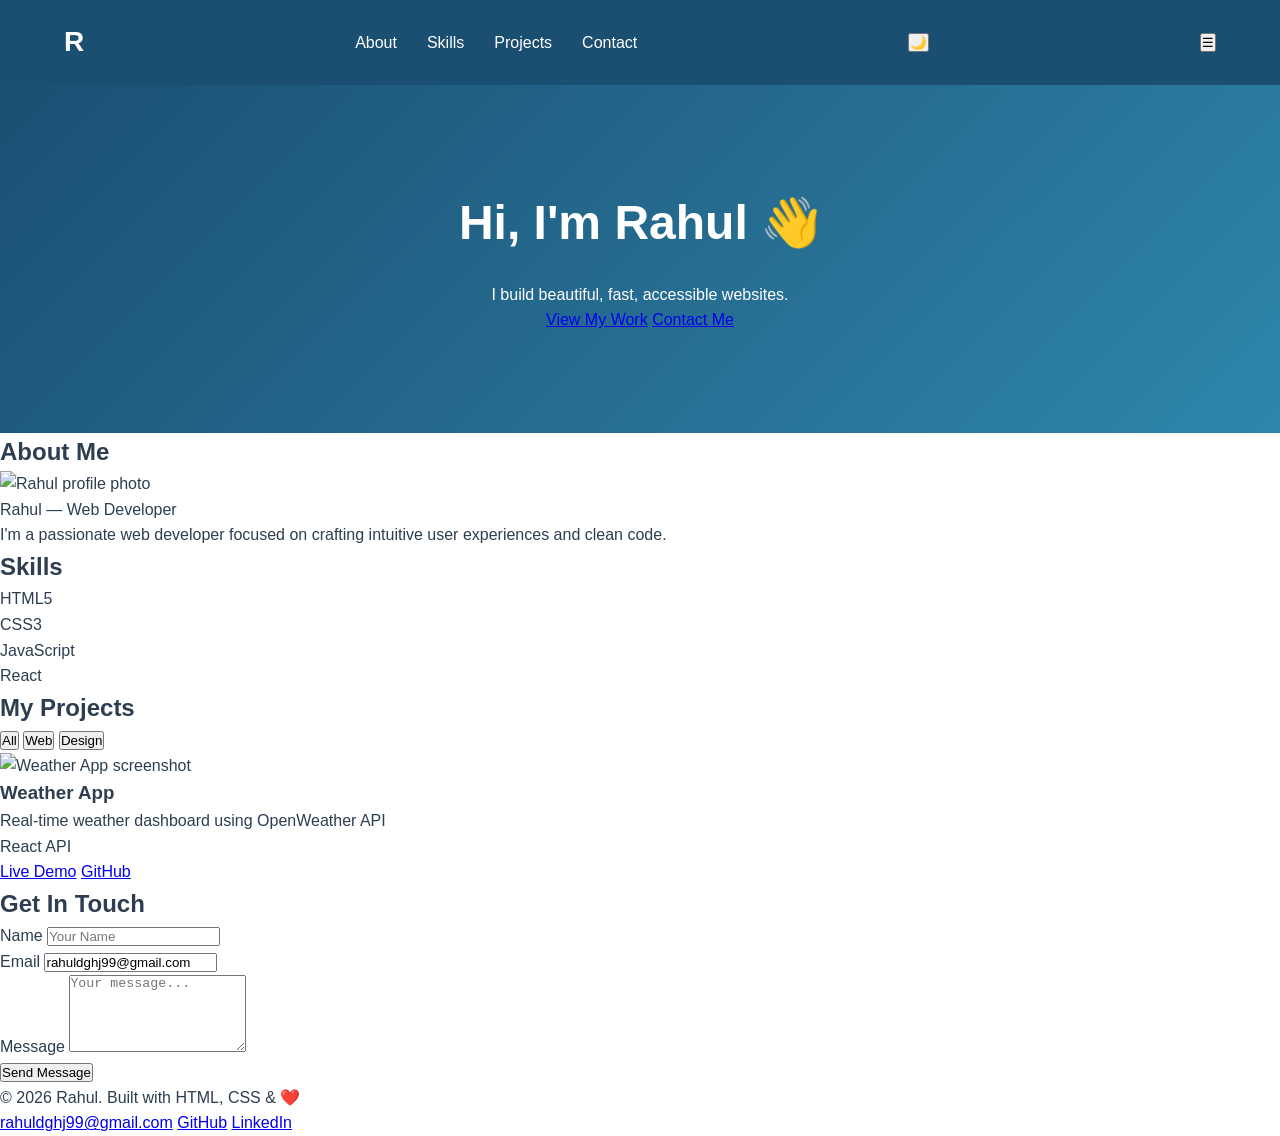
==== index.html @ dd6b7e35 "day6_final_changes" ====
<!DOCTYPE html>
<html lang="en">
<head>
    <meta charset="UTF-8">
    <meta name="viewport" content="width=device-width, initial-scale=1.0">
    <title>Rahul | Web Developer</title>
    <meta name="description" content="Portfolio of Rahul, web developer">
    <meta property="og:title" content="Rahul | Web Developer">
    <meta property="og:image" content="preview.jpg">
    <link rel="icon" href="favicon.ico">
    <link rel="stylesheet" href="styles.css">
</head>
<body>

    <!-- HEADER + NAVIGATION -->
    <header class="site-header">
        <nav class="navbar">
            <div class="logo">R</div>
            <ul class="nav-links">
                <li><a href="#about">About</a></li>
                <li><a href="#skills">Skills</a></li>
                <li><a href="#projects">Projects</a></li>
                <li><a href="#contact">Contact</a></li>
            </ul>

            <!-- DARK MODE TOGGLE -->
            <button class="theme-toggle" aria-label="Toggle Dark Mode" title="Toggle Dark Mode">
                🌙
            </button>

            <!-- MOBILE MENU -->
            <button
                class="menu-toggle"
                aria-label="Toggle Navigation"
                aria-expanded="false">
                ☰
            </button>
        </nav>
    </header>

    <!-- MAIN CONTENT -->
    <main>

        <!-- HERO SECTION -->
        <section class="hero-section">
            <h1>Hi, I'm <span class="highlight">Rahul</span> 👋</h1>
            <p class="tagline">I build beautiful, fast, accessible websites.</p>
            <div class="hero-buttons">
                <a href="#projects" class="btn btn-primary">View My Work</a>
                <a href="#contact" class="btn btn-secondary">Contact Me</a>
            </div>
        </section>

        <!-- ABOUT SECTION -->
        <section id="about" class="about-section">
            <h2>About Me</h2>
            <div class="about-content">
                <figure class="profile-figure">
                    <img src="images/profile.jpg" alt="Rahul profile photo" width="300">
                    <figcaption>Rahul — Web Developer</figcaption>
                </figure>
                <div class="about-text">
                    <p>I'm a passionate web developer focused on crafting intuitive user experiences and clean code.</p>
                </div>
            </div>
        </section>

        <!-- SKILLS SECTION -->
        <section id="skills" class="skills-section">
            <h2>Skills</h2>
            <div class="skills-grid">
                <div class="skill-item" data-level="90">HTML5</div>
                <div class="skill-item" data-level="80">CSS3</div>
                <div class="skill-item" data-level="75">JavaScript</div>
                <div class="skill-item" data-level="65">React</div>
            </div>
        </section>

        <!-- PROJECTS SECTION -->
        <section id="projects" class="projects-section">
            <h2>My Projects</h2>
            <div class="project-filters">
                <button class="filter-btn active" data-filter="all">All</button>
                <button class="filter-btn" data-filter="web">Web</button>
                <button class="filter-btn" data-filter="design">Design</button>
            </div>
            <div class="projects-grid">
                <article class="project-card" data-category="web">
                    <img src="project1.jpg" alt="Weather App screenshot">
                    <div class="project-card-body">
                        <h3>Weather App</h3>
                        <p>Real-time weather dashboard using OpenWeather API</p>
                        <div class="project-tags">
                            <span class="tag">React</span>
                            <span class="tag">API</span>
                        </div>
                        <a href="#" class="btn">Live Demo</a>
                        <a href="#" class="btn">GitHub</a>
                    </div>
                </article>        
            </div>
        </section>

        <!-- CONTACT SECTION -->
        <section id="contact" class="contact-section">
            <h2>Get In Touch</h2>
            <form id="contact-form" action="#" method="POST" novalidate>
                <div class="form-group">
                    <label for="name">Name</label>
                    <input type="text" id="name" name="name" placeholder="Your Name" required>
                </div>
                <div class="form-group">
                    <label for="email">Email</label>
                    <input type="email" id="email" name="email" value="rahuldghj99@gmail.com" required>
                </div>
                <div class="form-group">
                    <label for="message">Message</label>
                    <textarea id="message" name="message" rows="5" placeholder="Your message..." required></textarea>
                </div>
                <button type="submit" class="btn btn-primary">Send Message</button>
            </form>
        </section>

    </main>

    <!-- FOOTER -->
    <footer class="site-footer">
        <p>
            &copy; <span class="footer-year">2026</span> Rahul. Built with HTML, CSS & ❤️
        </p>

        <nav aria-label="Social links">
            <a href="mailto:rahuldghj99@gmail.com">rahuldghj99@gmail.com</a>
            <a href="https://github.com/rahul" target="_blank" rel="noopener noreferrer">GitHub</a>
            <a href="https://linkedin.com/in/rahul" target="_blank" rel="noopener noreferrer">LinkedIn</a>
        </nav>
    </footer>

    <script src="script.js"></script>
</body>
</html>
---- styles.css ----
/* styles.css - Start styling your potfolio website here */
/* === RESET & BASE === */
*{
    margin: 0;
    padding: 0;
    box-sizing: border-box;
}
/* CSS Custom Properties (variables) - DRY Principle */
:root {
    --primary: #1B4F72;
    --accent: #F18F01;
    --text: #2C3E50;
    --light: #F4F6F8;
    --white: #FFFFFF;
    --font-main: 'Segoe UI', Tahoma, Geneva, Verdana, sans-serif;
 
}
body {
    font-family: var(--font-main);
    color: var(--text);
    line-height: 1.6;
    background-color: var(--white);
}
/* NAVIGATION */
.site-header{
    position: sticky;
    top: 0;
    z-index: 1000;
    background: var(--primary);
    transition: background 0.3s ease, box-shadow 0.3s ease; /*Day 9*/
}
.navbar {
    display: flex;
    justify-content: space-between;
    align-items: center;
    padding: 20px 5%;
   
}
.logo{
    font-size: 28px;
    font-weight: bold;
    color: var(--white);
}
.nav-links {
    list-style: none;
    display: flex;
    gap: 30px;
}
.nav-links a {
    color: var(--white);
    text-decoration: none;
    font-weight: 500;
    transition: color 0.3s;
}
.nav-links a:hover {
    color: var(--accent);
 
}
.nav-links a.active{
    color: var(--accent);
    font-weight: bold;
    border-bottom: 2px solid var(--accent);
}
 
/* HERO SECTION */
.hero-section {
    text-align: center;
    background: linear-gradient(135deg, var(--primary), #2E86AB);
    color: var(--white);
    padding: 100px 5%;
}
.hero-section h1 {
    font-size: 3rem;
    margin-bottom: 20px;
 
}
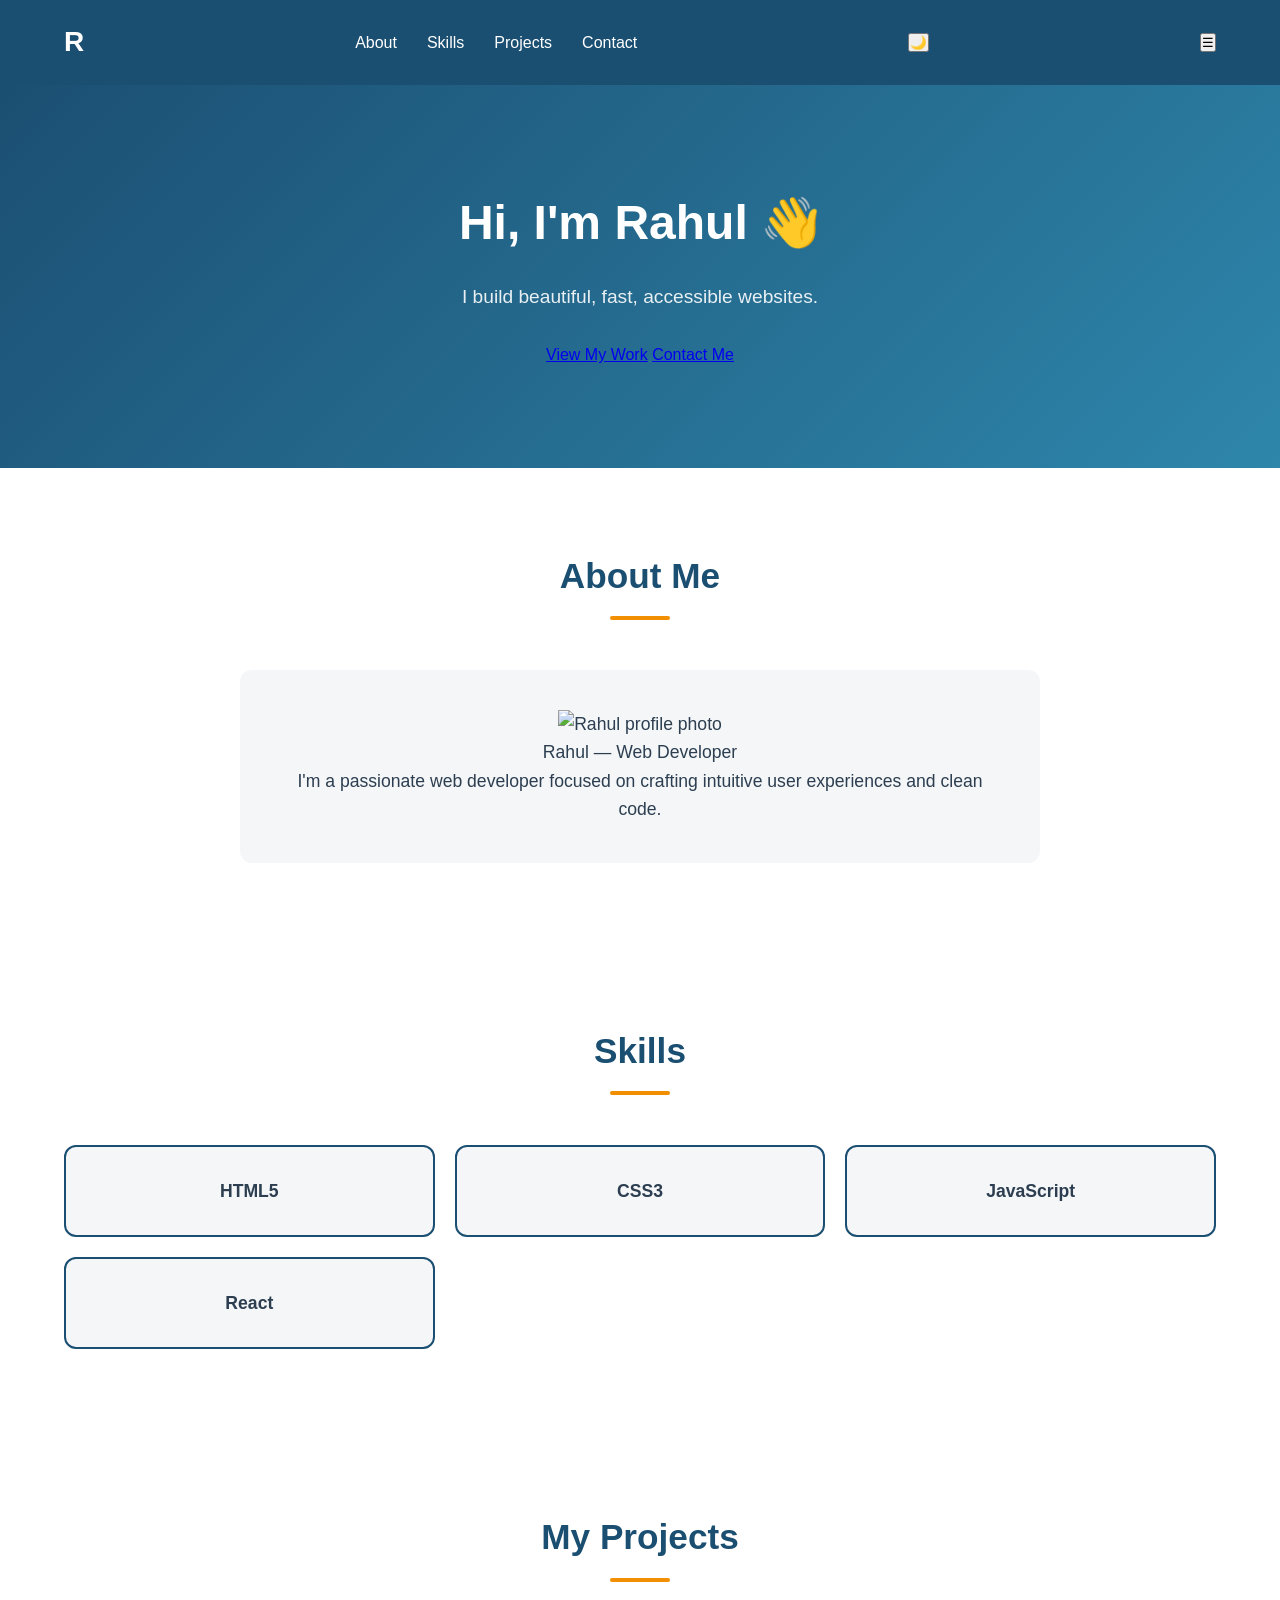
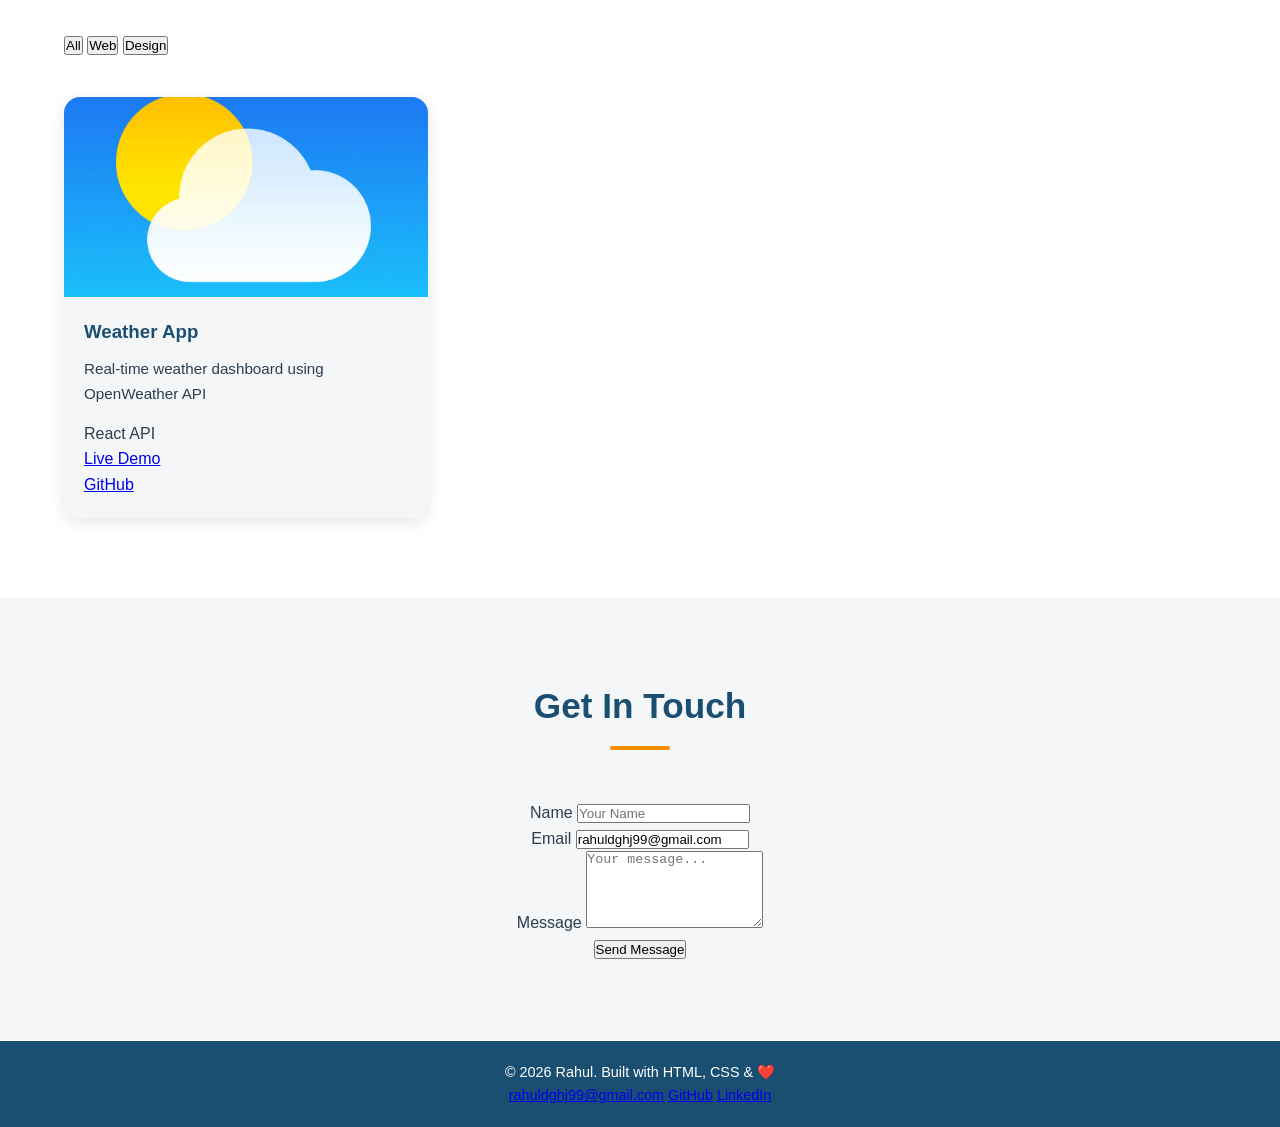
==== commit 57460db2: "Fix weather app image path" ====
--- a/index.html
+++ b/index.html
@@ -86,7 +86,8 @@
             </div>
             <div class="projects-grid">
                 <article class="project-card" data-category="web">
-                    <img src="project1.jpg" alt="Weather App screenshot">
+                    <img src="images/weather_app.png" alt="Weather App Project">
+
                     <div class="project-card-body">
                         <h3>Weather App</h3>
                         <p>Real-time weather dashboard using OpenWeather API</p>
--- a/styles.css
+++ b/styles.css
@@ -1,10 +1,12 @@
-/* styles.css - Start styling your potfolio website here */
+/* styles.css - Complete Portfolio Stylesheet */
+
 /* === RESET & BASE === */
-*{
+* {
     margin: 0;
     padding: 0;
     box-sizing: border-box;
 }
+
 /* CSS Custom Properties (variables) - DRY Principle */
 :root {
     --primary: #1B4F72;
@@ -13,55 +15,82 @@
     --light: #F4F6F8;
     --white: #FFFFFF;
     --font-main: 'Segoe UI', Tahoma, Geneva, Verdana, sans-serif;
- 
-}
+}
+
 body {
     font-family: var(--font-main);
     color: var(--text);
     line-height: 1.6;
     background-color: var(--white);
 }
+
 /* NAVIGATION */
-.site-header{
+.site-header {
     position: sticky;
     top: 0;
     z-index: 1000;
     background: var(--primary);
-    transition: background 0.3s ease, box-shadow 0.3s ease; /*Day 9*/
-}
+    transition: background 0.3s ease, box-shadow 0.3s ease;
+}
+
 .navbar {
     display: flex;
     justify-content: space-between;
     align-items: center;
     padding: 20px 5%;
-   
-}
-.logo{
+}
+
+.logo {
     font-size: 28px;
     font-weight: bold;
     color: var(--white);
 }
+
 .nav-links {
     list-style: none;
     display: flex;
     gap: 30px;
 }
+
 .nav-links a {
     color: var(--white);
     text-decoration: none;
     font-weight: 500;
     transition: color 0.3s;
 }
+
 .nav-links a:hover {
     color: var(--accent);
- 
-}
-.nav-links a.active{
+}
+
+.nav-links a.active {
     color: var(--accent);
     font-weight: bold;
     border-bottom: 2px solid var(--accent);
 }
- 
+
+/* === SECTION STYLES === */
+section {
+    padding: 80px 5%;
+}
+
+section h2 {
+    text-align: center;
+    font-size: 2.2rem;
+    margin-bottom: 50px;
+    color: var(--primary);
+}
+
+section h2::after {
+    content: '';
+    display: block;
+    width: 60px;
+    height: 4px;
+    background: var(--accent);
+    margin: 12px auto 0;
+    border-radius: 2px;
+}
+
 /* HERO SECTION */
 .hero-section {
     text-align: center;
@@ -69,8 +98,145 @@
     color: var(--white);
     padding: 100px 5%;
 }
+
 .hero-section h1 {
     font-size: 3rem;
     margin-bottom: 20px;
- 
-}
+}
+
+.hero-section p {
+    font-size: 1.2rem;
+    max-width: 600px;
+    margin: 0 auto 30px;
+    opacity: 0.9;
+}
+
+.cta-button {
+    display: inline-block;
+    padding: 12px 30px;
+    background: var(--accent);
+    color: var(--white);
+    text-decoration: none;
+    font-weight: bold;
+    border-radius: 6px;
+    transition: background 0.3s, transform 0.2s;
+}
+
+.cta-button:hover {
+    background: #d87f00;
+    transform: translateY(-2px);
+}
+
+/* ABOUT SECTION */
+.about-content {
+    max-width: 800px;
+    margin: 0 auto;
+    text-align: center;
+    font-size: 1.1rem;
+    background: var(--light);
+    padding: 40px;
+    border-radius: 12px;
+}
+
+/* SKILLS SECTION */
+.skills-grid {
+    display: grid;
+    grid-template-columns: repeat(auto-fill, minmax(300px, 1fr));
+    gap: 20px;
+    margin-top: 40px;
+    justify-items: space-between;
+}
+
+.skill-item {
+    background: var(--light);
+    border: 2px solid var(--primary);
+    border-radius: 12px;
+    padding: 30px 20px;
+    text-align: center;
+    font-weight: bold;
+    font-size: 1.1rem;
+    transition: transform 0.3s, box-shadow 0.3s;
+}
+
+.skill-item:hover {
+    transform: translateY(-5px);
+    box-shadow: 0 10px 30px rgba(0, 0, 0, 0.15);
+}
+
+/* PROJECTS SECTION */
+.projects-grid {
+    display: grid;
+    grid-template-columns: repeat(auto-fill, minmax(300px, 1fr));
+    gap: 30px;
+    margin-top: 40px;
+}
+
+.project-card {
+    background: var(--light);
+    border-radius: 16px;
+    overflow: hidden;
+    box-shadow: 0 4px 15px rgba(0, 0, 0, 0.1);
+    transition: transform 0.3s, box-shadow 0.3s;
+    display: flex;
+    flex-direction: column;
+}
+
+.project-card:hover {
+    transform: translateY(-8px);
+    box-shadow: 0 15px 40px rgba(0, 0, 0, 0.2);
+}
+
+.project-card img {
+    width: 100%;
+    height: 200px;
+    object-fit: cover;
+}
+
+.project-card-body {
+    padding: 20px;
+    flex: 1;
+    display: flex;
+    flex-direction: column;
+}
+
+.project-card-body h3 {
+    margin-bottom: 10px;
+    color: var(--primary);
+}
+
+.project-card-body p {
+    font-size: 0.95rem;
+    flex-grow: 1;
+    margin-bottom: 15px;
+}
+
+/* CONTACT SECTION */
+.contact-section {
+    background: var(--light);
+    text-align: center;
+}
+
+.contact-info {
+    max-width: 500px;
+    margin: 0 auto;
+    font-size: 1.1rem;
+}
+
+.contact-info a {
+    color: var(--primary);
+    text-decoration: none;
+    font-weight: bold;
+}
+
+.contact-info a:hover {
+    color: var(--accent);
+}
+
+/* FOOTER */
+footer {
+    background: var(--primary);
+    color: var(--white);
+    text-align: center;
+    padding: 20px 5%;
+    font-size: 0.9rem;
+}
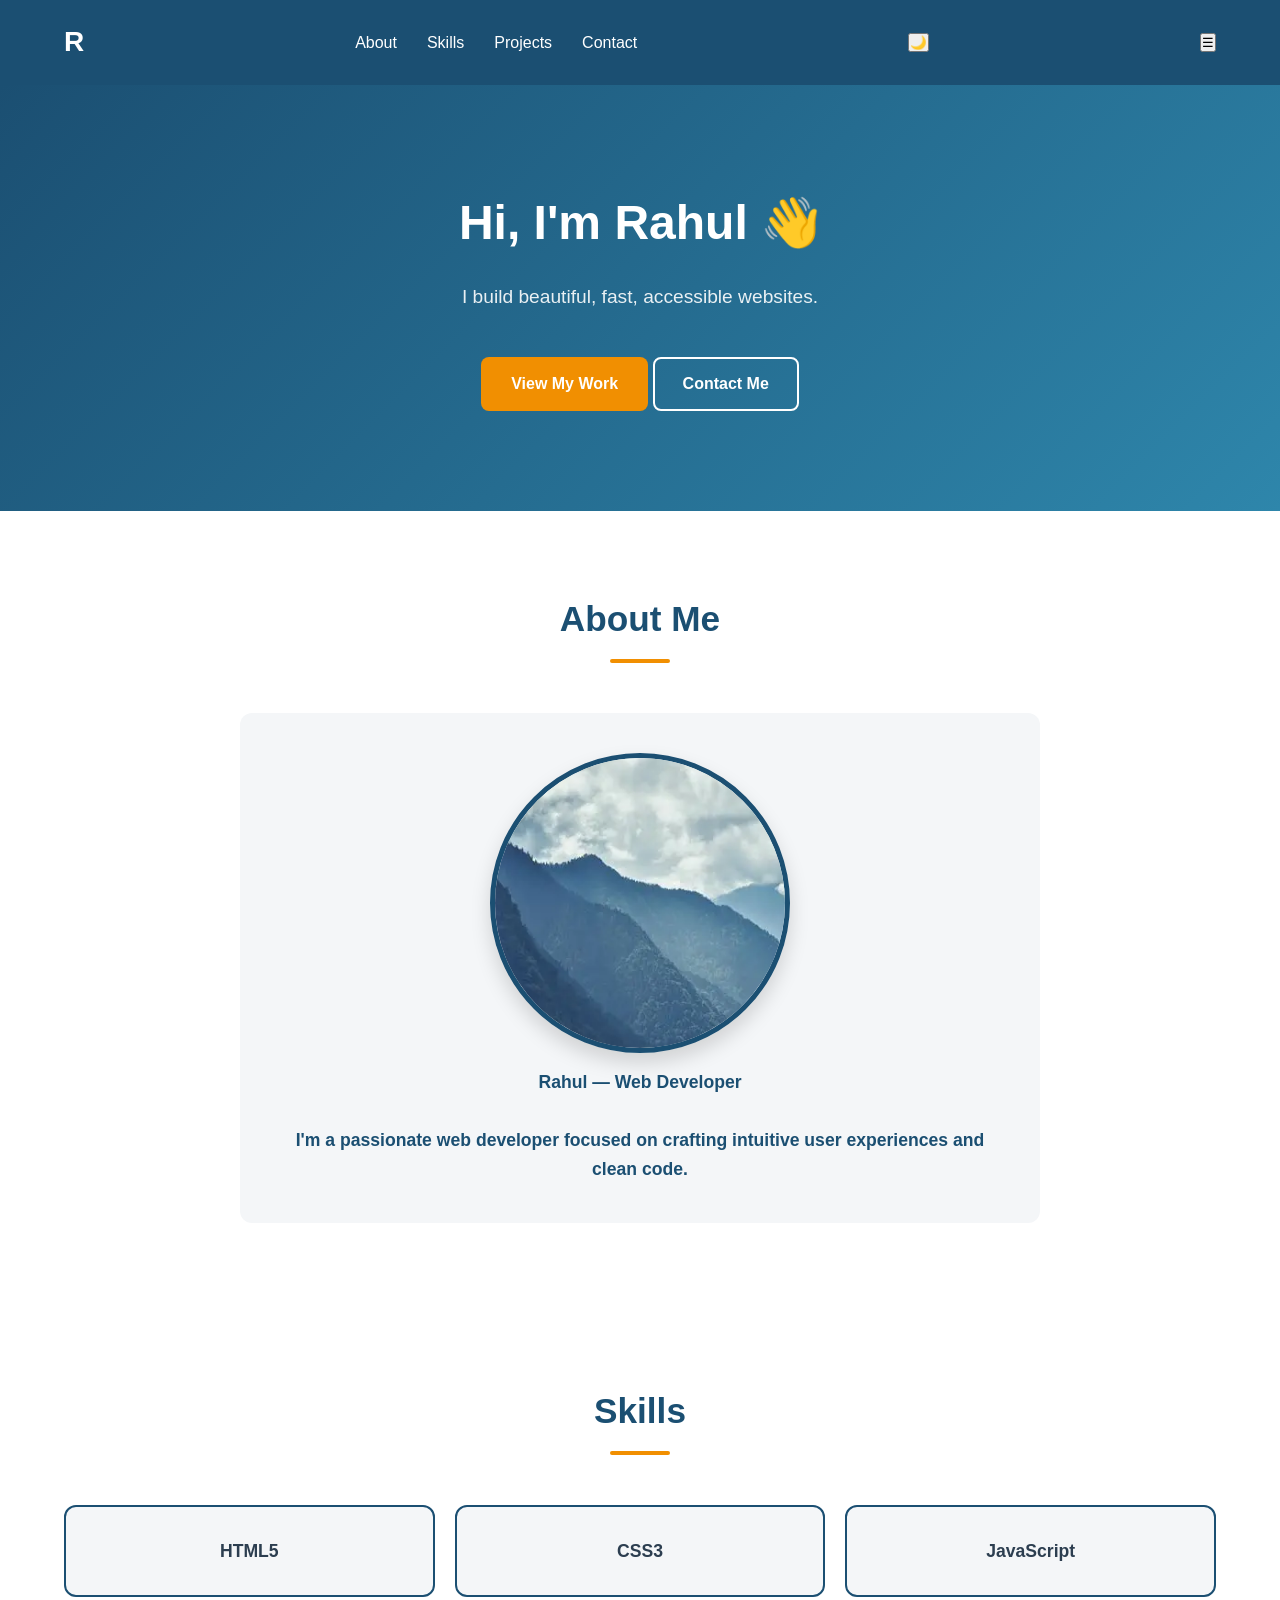
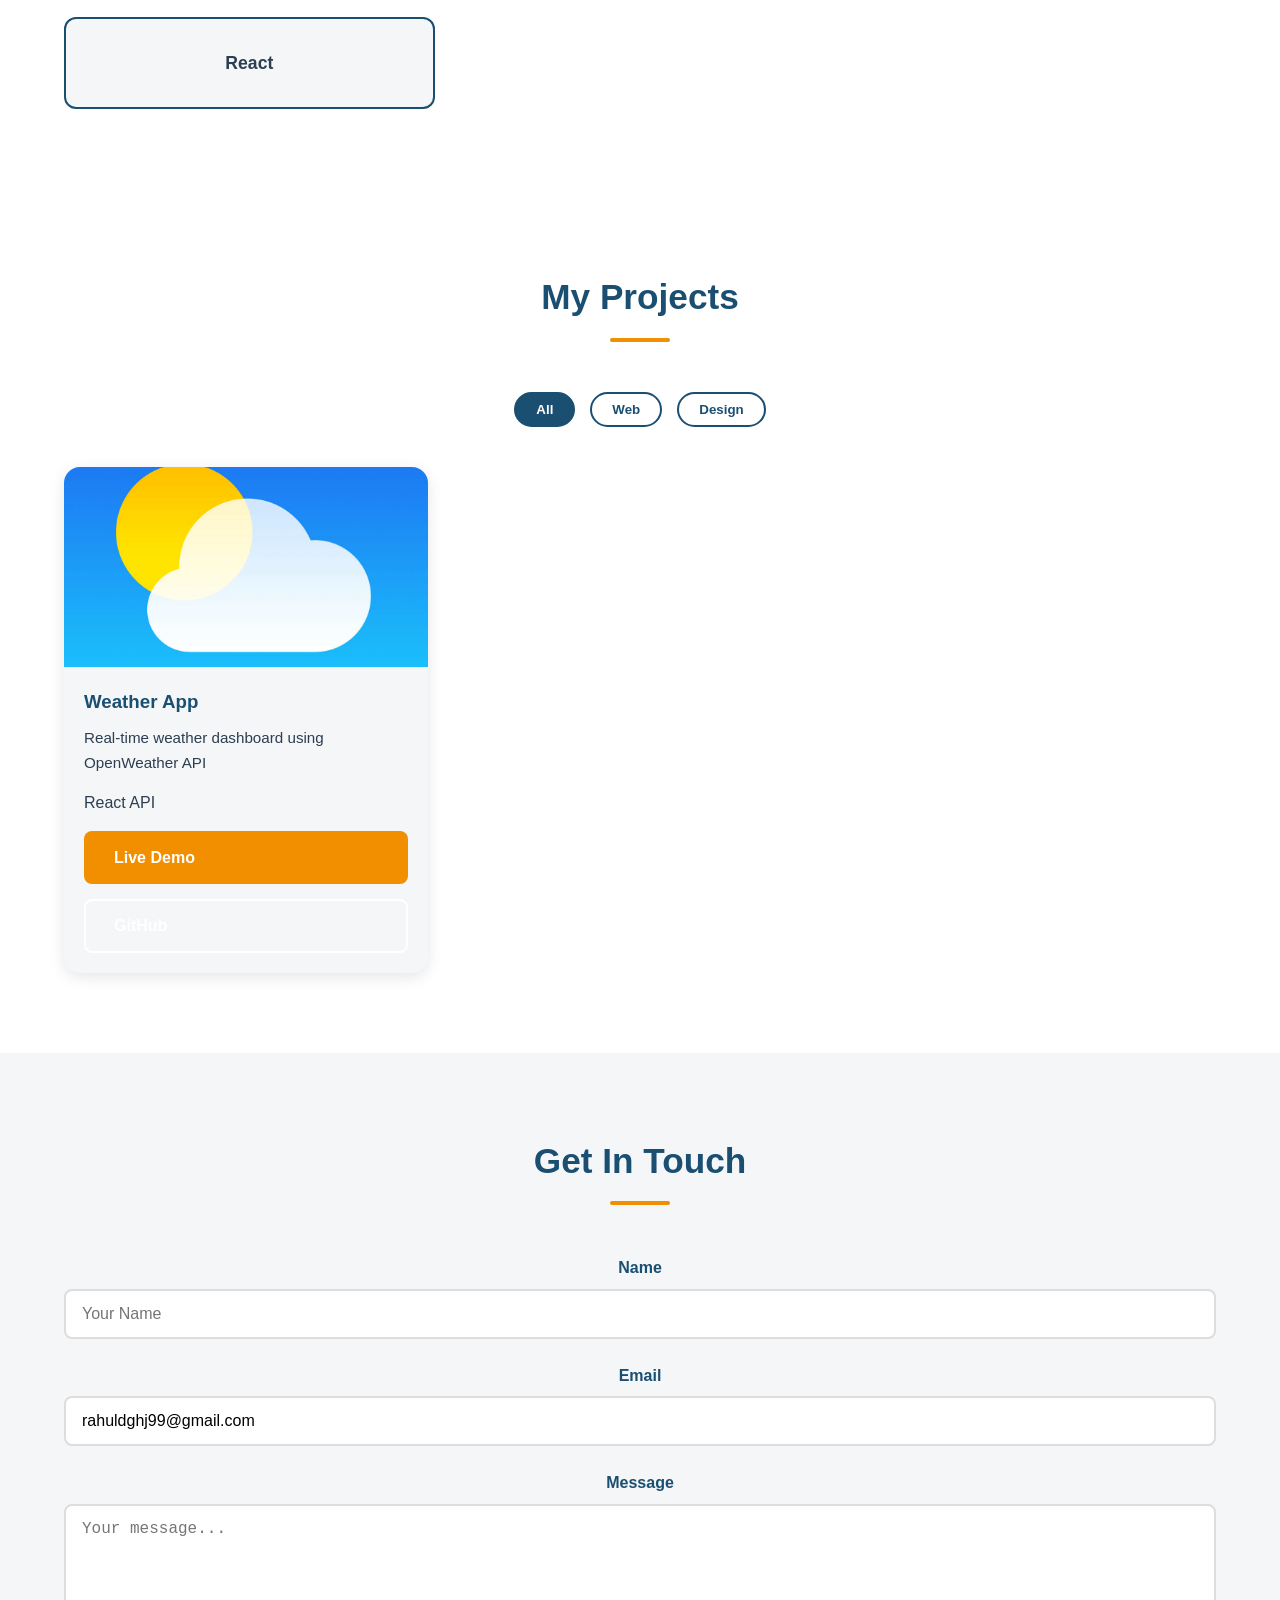
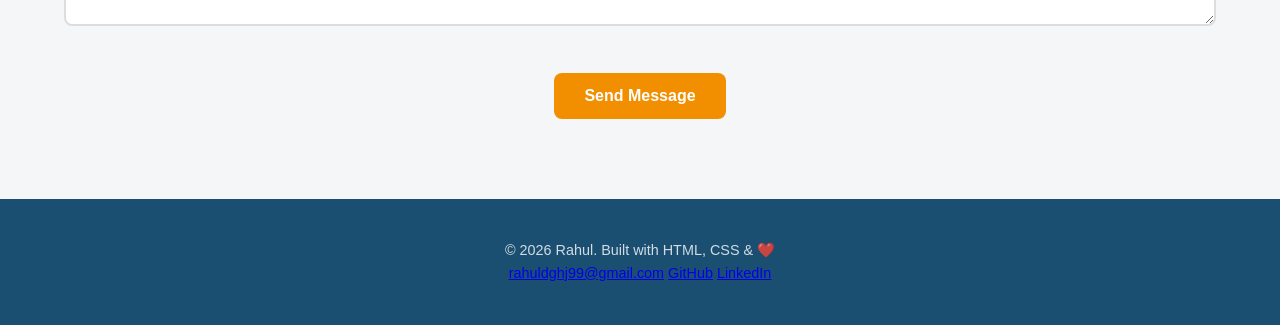
==== commit 637babaa: "day7_changes: added missing primary and secondary button classes" ====
--- a/index.html
+++ b/index.html
@@ -56,7 +56,7 @@
             <h2>About Me</h2>
             <div class="about-content">
                 <figure class="profile-figure">
-                    <img src="images/profile.jpg" alt="Rahul profile photo" width="300">
+                    <img src="images/profile.jpg.webp" alt="Rahul profile photo" width="300">
                     <figcaption>Rahul — Web Developer</figcaption>
                 </figure>
                 <div class="about-text">
@@ -95,8 +95,8 @@
                             <span class="tag">React</span>
                             <span class="tag">API</span>
                         </div>
-                        <a href="#" class="btn">Live Demo</a>
-                        <a href="#" class="btn">GitHub</a>
+                        <a href="#" class="btn btn-primary">Live Demo</a>
+                        <a href="#" class="btn btn-secondary">GitHub</a>
                     </div>
                 </article>        
             </div>
--- a/styles.css
+++ b/styles.css
@@ -68,7 +68,62 @@
     font-weight: bold;
     border-bottom: 2px solid var(--accent);
 }
-
+/* === BUTTON STYLES === */
+.btn{
+    display: inline-block;
+    padding: 12px 28px;
+    border-radius: 8px;
+    text-decoration: none;
+    font-weight: 600;
+    font-size: 1rem;
+    cursor: pointer;
+    border: 2px solid transparent;
+    transition: all 0.3s ease;
+    margin-top: 15px;
+     
+}
+.btn-primary{
+    background: var(--accent);
+    color: var(--white);
+   
+}
+.btn-primary:hover{
+    background: transparent;
+    color: var(--accent);
+    border-color: var(--accent);
+}
+.btn-secondary{
+    background: transparent;
+    color: var(--white);
+    border-color: var(--white);
+}
+.btn-secondary:hover{
+    background: var(--white);
+    color: var(--primary);
+}
+.project-filters{
+    display: flex;
+    justify-content: center;
+    gap: 15px;
+    margin-bottom: 30px;
+}
+.filter-btn{
+    padding: 8px 20px;
+    background: transparent;
+    border: 2px solid var(--primary);
+    color: var(--primary);
+    border-radius: 25px;
+    cursor: pointer;
+    font-weight: 600;
+    transition: all 0.3s ease;
+}
+.filter-btn:hover,
+.filter-btn.active{
+    background: var(--primary);
+    color: var(--white);
+ 
+}
+ 
 /* === SECTION STYLES === */
 section {
     padding: 80px 5%;
@@ -90,7 +145,50 @@
     margin: 12px auto 0;
     border-radius: 2px;
 }
-
+/* === ABOUT SECTION === */
+.about-content{
+    display: flex;
+    flex-direction: column;
+    align-items: center;
+    justify-content: center;
+    gap:30px;
+    max-width: 1000px;
+    margin: 0 auto;
+    text-align: center;
+}
+.profile-figure{
+    display: flex;
+    flex-direction: column;
+    align-items: center;
+    text-align: center;
+   
+}
+.profile-figure img{
+   aspect-ratio: 1/1;
+    object-fit: cover;
+    border-radius: 50%;
+    border: 5px solid var(--primary);
+    box-shadow: 0 10px 20px rgba(0,0,0,0.15);
+    transition: transform 0.3s ease;
+}
+ 
+.profile-figure img:hover{
+    transform: scale(1.05); /* Slight zoom effect on hover */
+}
+figcaption{
+    margin-top: 15px;
+    font-weight: bold;
+    color: var(--primary);
+}
+ 
+.about-text{
+    max-width: 700px;
+    text-align: center;
+    font-weight: bold;
+    color: var(--primary);
+   
+}
+ 
 /* HERO SECTION */
 .hero-section {
     text-align: center;
@@ -231,7 +329,40 @@
 .contact-info a:hover {
     color: var(--accent);
 }
-
+/* === CONTACT FORM === */
+.contact-section{
+    background: var(--light);
+}
+ 
+.form-group{
+    margin-bottom: 24px;
+}
+ 
+.form-group label{
+    display: block;
+    margin-bottom: 8px;
+    font-weight: 600;
+    color: var(--primary);
+}
+ 
+.form-group input,
+.form-group textarea,
+.form-select{
+    width: 100%;
+    padding: 14px 16px;
+    border: 2px solid #DDD;
+    border-radius: 8px;
+    font-size: 1rem;
+    transition: border-color 0.3s;
+}
+.form-group input:focus,
+.form-group textarea:focus,
+.form-group .form-select:focus{
+    border-color: var(--primary);
+    outline: none;
+    box-shadow: 0 0 0 3px rgba(27, 79, 114, 0.2);
+}
+ 
 /* FOOTER */
 footer {
     background: var(--primary);
@@ -239,4 +370,11 @@
     text-align: center;
     padding: 20px 5%;
     font-size: 0.9rem;
+}
+/* === FOOTER === */
+.site-footer{
+    background: var(--primary);
+    color: rgba(255, 255, 255, 0.8);
+    text-align: center;
+    padding: 40px 5%;
 }
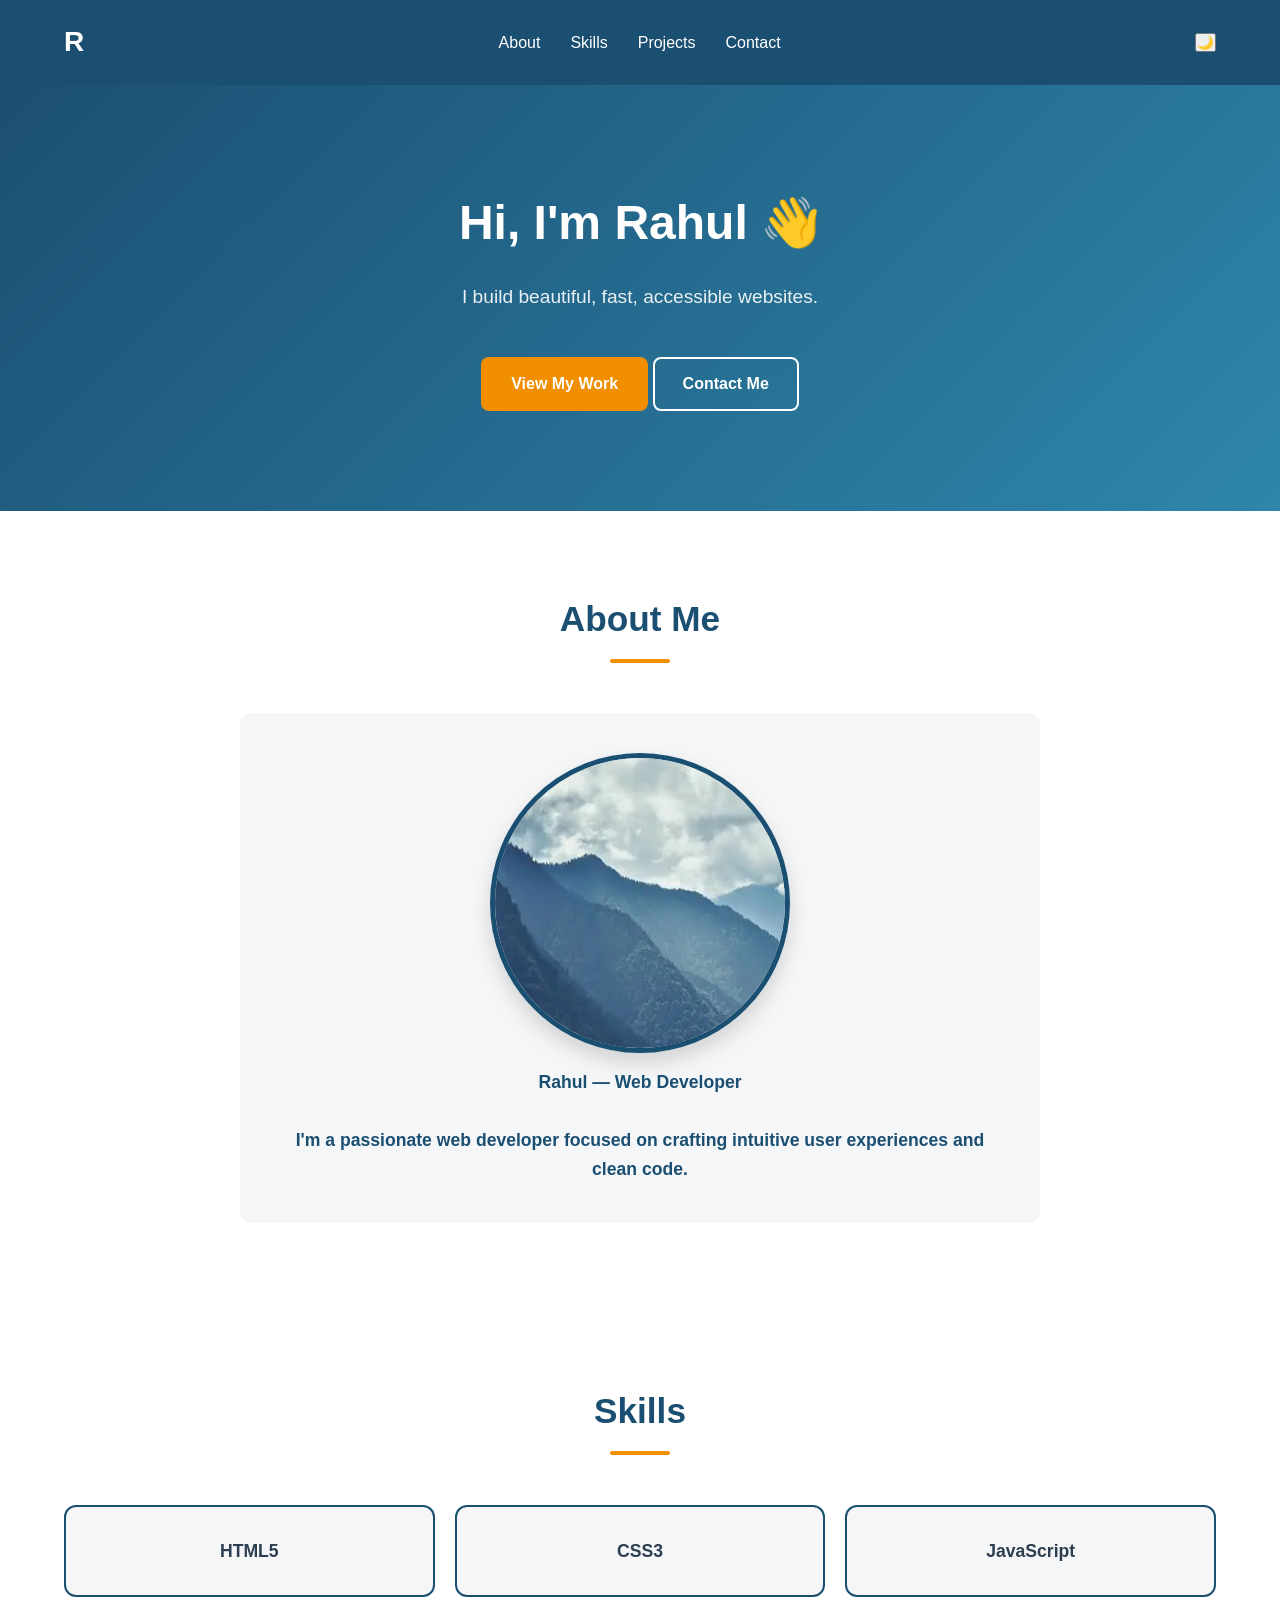
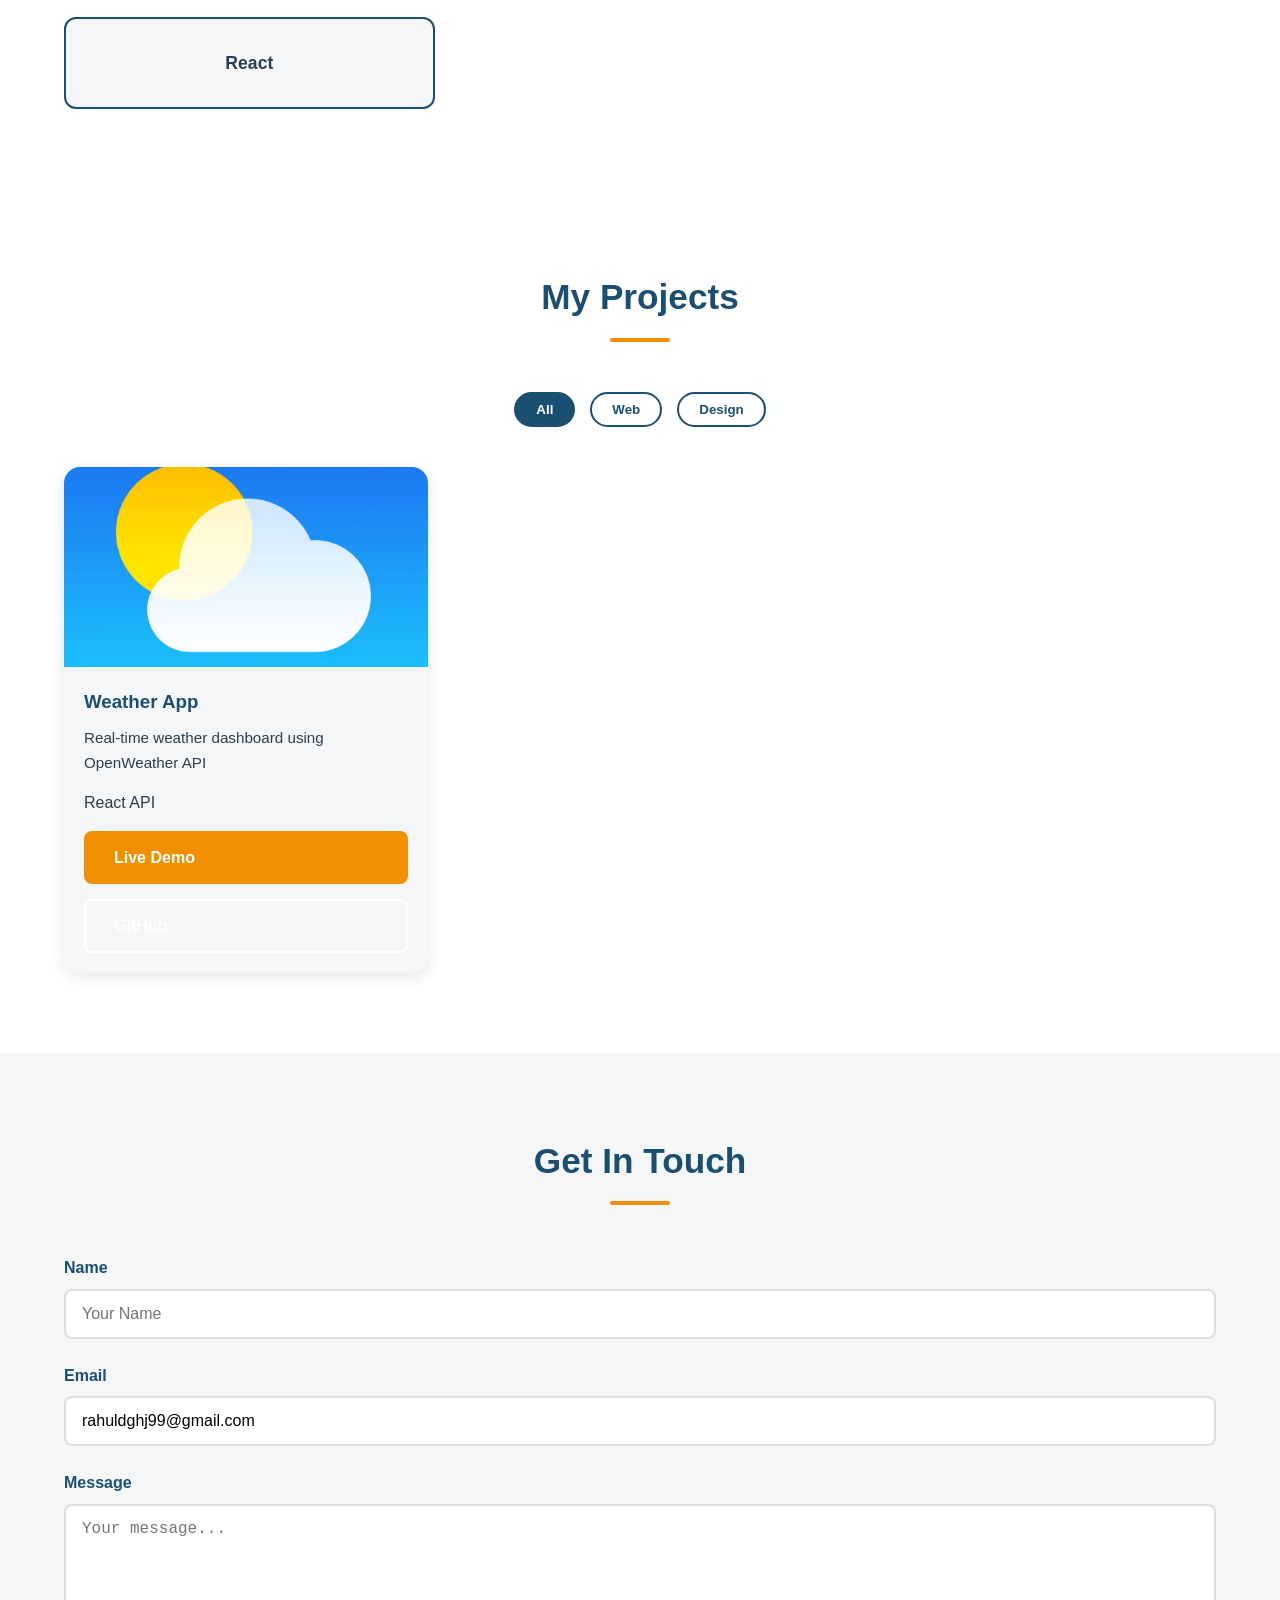
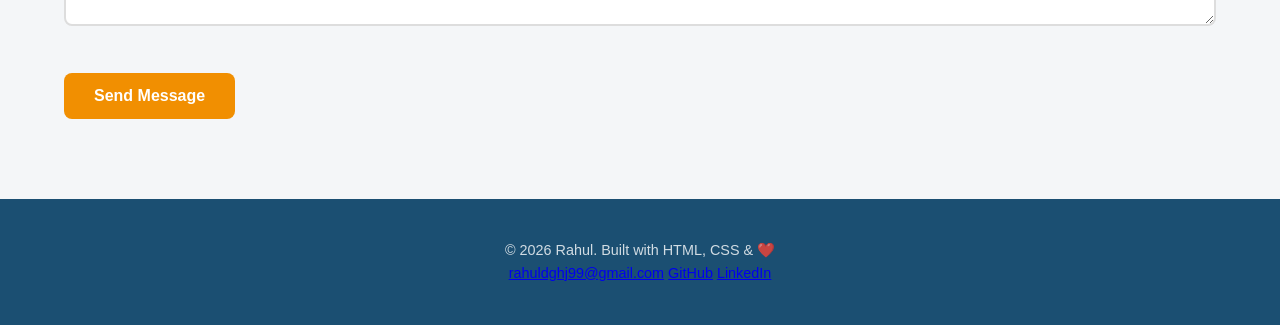
==== commit b1d9375d: "day7_changes" ====
--- a/index.html
+++ b/index.html
@@ -139,4 +139,4 @@
 
     <script src="script.js"></script>
 </body>
-</html>+</html> 
--- a/styles.css
+++ b/styles.css
@@ -59,15 +59,29 @@
     transition: color 0.3s;
 }
 
-.nav-links a:hover {
-    color: var(--accent);
-}
-
+.site-header.scrolled {
+    box-shadow: 0 2px 20px rgba(0, 0, 0, 0.2);
+}
+
+.nav-links a:hover,
 .nav-links a.active {
     color: var(--accent);
+}
+
+.nav-links a.active {
     font-weight: bold;
     border-bottom: 2px solid var(--accent);
 }
+
+.menu-toggle {
+    display: none;
+    background: none;
+    border: none;
+    color: #fff;
+    font-size: 30px;
+    cursor: pointer;
+}
+
 /* === BUTTON STYLES === */
 .btn{
     display: inline-block;
@@ -309,10 +323,7 @@
 }
 
 /* CONTACT SECTION */
-.contact-section {
-    background: var(--light);
-    text-align: center;
-}
+
 
 .contact-info {
     max-width: 500px;
@@ -357,18 +368,19 @@
 }
 .form-group input:focus,
 .form-group textarea:focus,
-.form-group .form-select:focus{
+.form-select:focus{
     border-color: var(--primary);
     outline: none;
     box-shadow: 0 0 0 3px rgba(27, 79, 114, 0.2);
 }
  
 /* FOOTER */
-footer {
+/* === FOOTER === */
+.site-footer {
     background: var(--primary);
-    color: var(--white);
-    text-align: center;
-    padding: 20px 5%;
+    color: rgba(255, 255, 255, 0.8);
+    text-align: center;
+    padding: 40px 5%;
     font-size: 0.9rem;
 }
 /* === FOOTER === */
@@ -377,4 +389,42 @@
     color: rgba(255, 255, 255, 0.8);
     text-align: center;
     padding: 40px 5%;
+}
+/* === ANIMATIONS === */
+@keyframes fadeInUp {
+    from { opacity: 0; transform: translateY(30px); }
+    to { opacity: 1; transform: translateY(0); }
+}
+
+/* === RESPONSIVE / MOBILE NAVIGATION === */
+@media (max-width: 768px) {
+    .menu-toggle {
+        display: block;
+    }
+
+    .nav-links {
+        display: none;
+        position: absolute;
+        top: 70px;
+        left: 0;
+        width: 100%;
+        background: var(--primary);
+        flex-direction: column;
+        text-align: center;
+        padding: 20px 0;
+        gap: 20px;
+    }
+
+    .nav-links.open {
+        display: flex;
+    }
+
+    .hero-section h1 {
+        font-size: 2rem;
+    }
+
+    .projects-grid,
+    .skills-grid {
+        grid-template-columns: 1fr;
+    }
 }
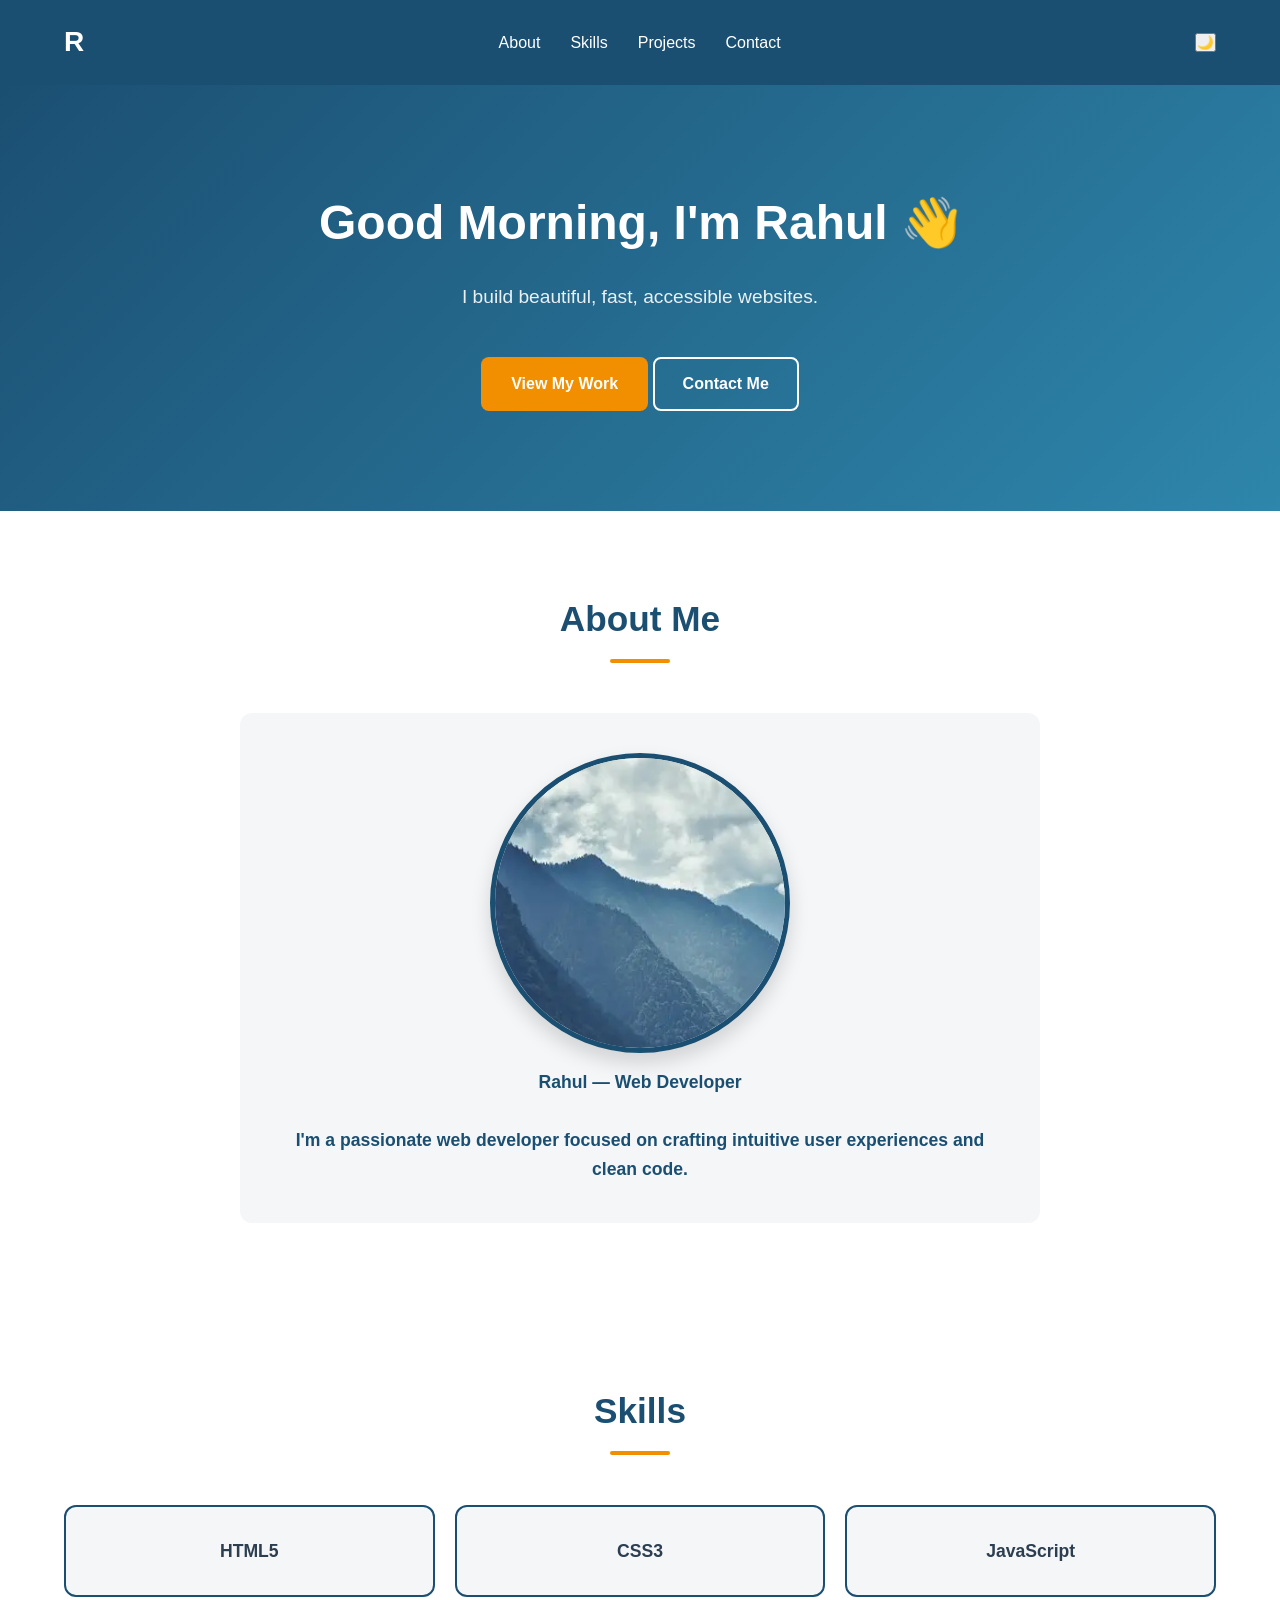
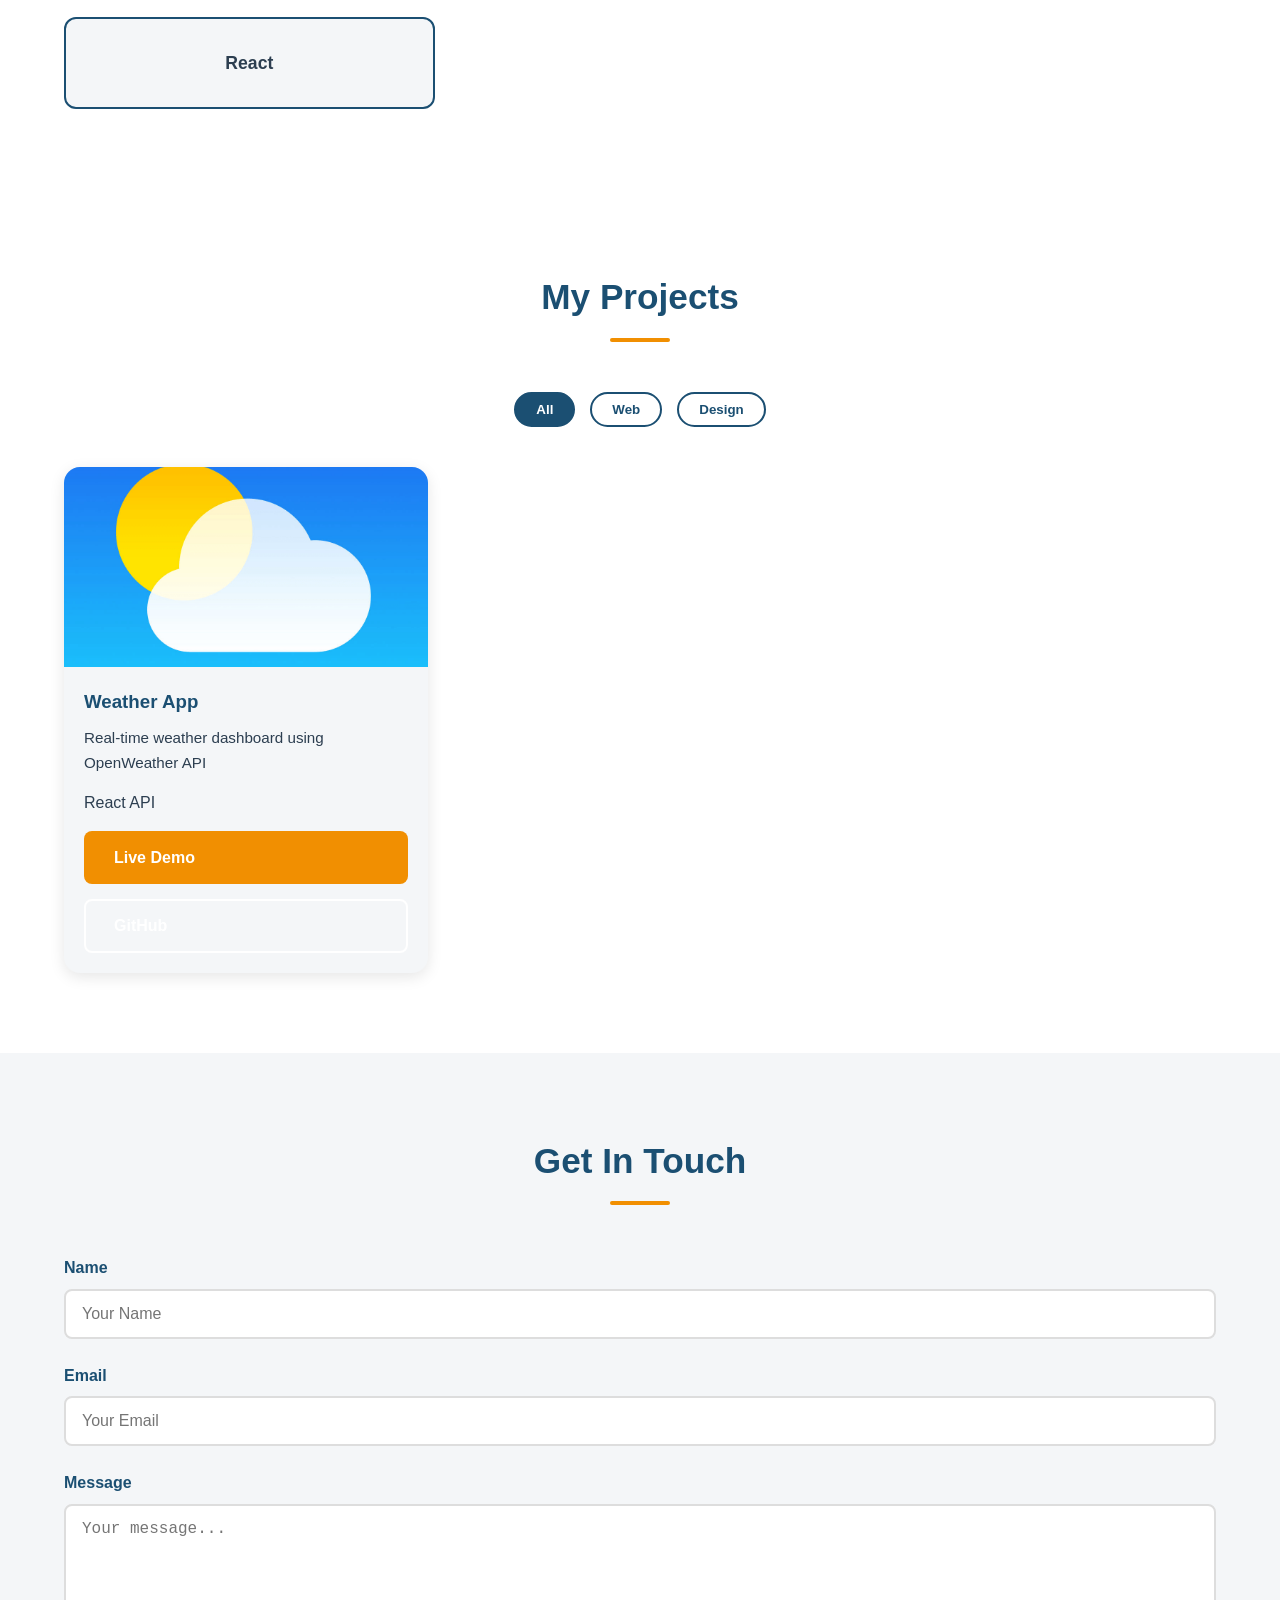
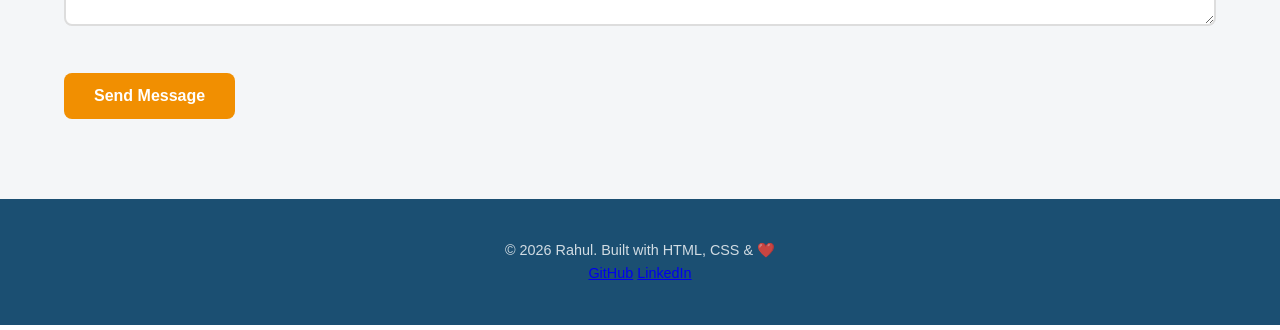
==== commit b8135d3d: "day8_changes" ====
--- a/index.html
+++ b/index.html
@@ -112,7 +112,7 @@
                 </div>
                 <div class="form-group">
                     <label for="email">Email</label>
-                    <input type="email" id="email" name="email" value="rahuldghj99@gmail.com" required>
+                    <input type="email" id="email" name="email" placeholder="Your Email" required>
                 </div>
                 <div class="form-group">
                     <label for="message">Message</label>
@@ -127,11 +127,10 @@
     <!-- FOOTER -->
     <footer class="site-footer">
         <p>
-            &copy; <span class="footer-year">2026</span> Rahul. Built with HTML, CSS & ❤️
+            &copy; 2026 Rahul. Built with HTML, CSS & ❤️
         </p>
 
         <nav aria-label="Social links">
-            <a href="mailto:rahuldghj99@gmail.com">rahuldghj99@gmail.com</a>
             <a href="https://github.com/rahul" target="_blank" rel="noopener noreferrer">GitHub</a>
             <a href="https://linkedin.com/in/rahul" target="_blank" rel="noopener noreferrer">LinkedIn</a>
         </nav>
@@ -139,4 +138,4 @@
 
     <script src="script.js"></script>
 </body>
-</html> +</html>
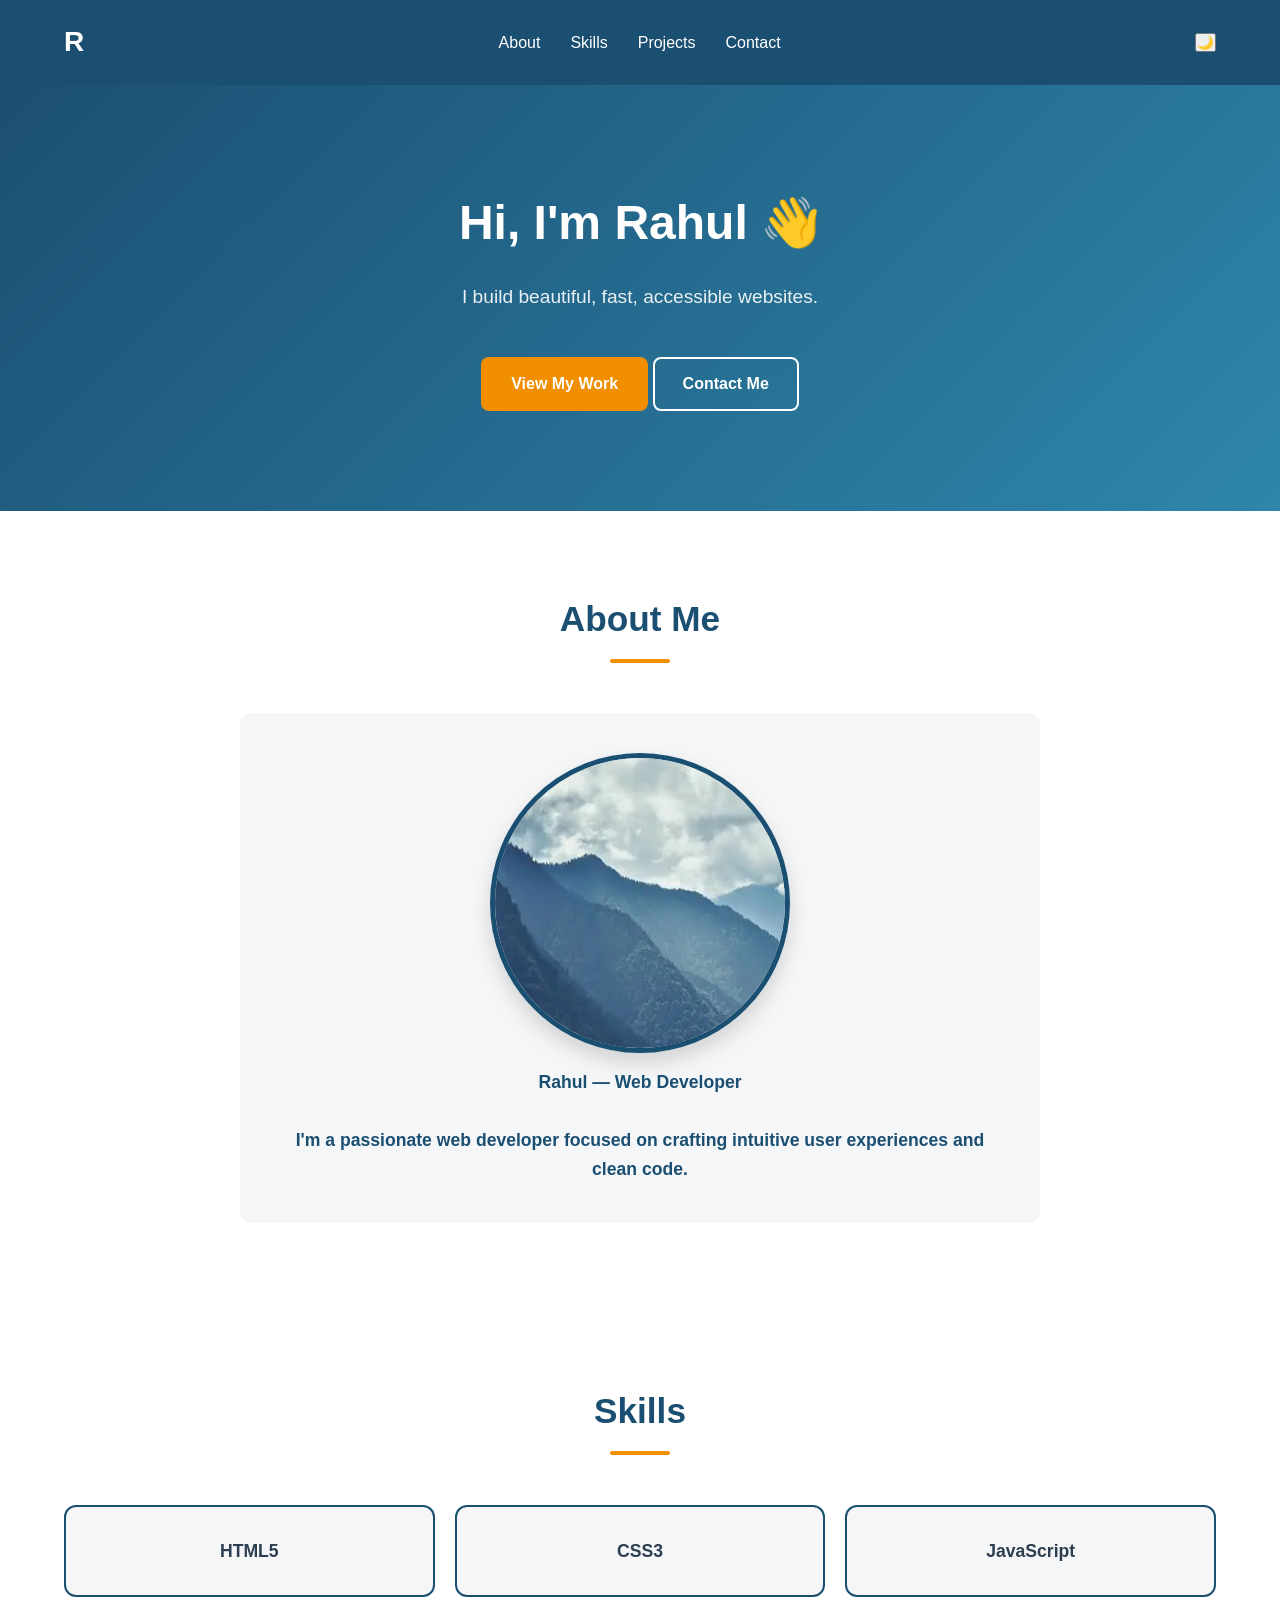
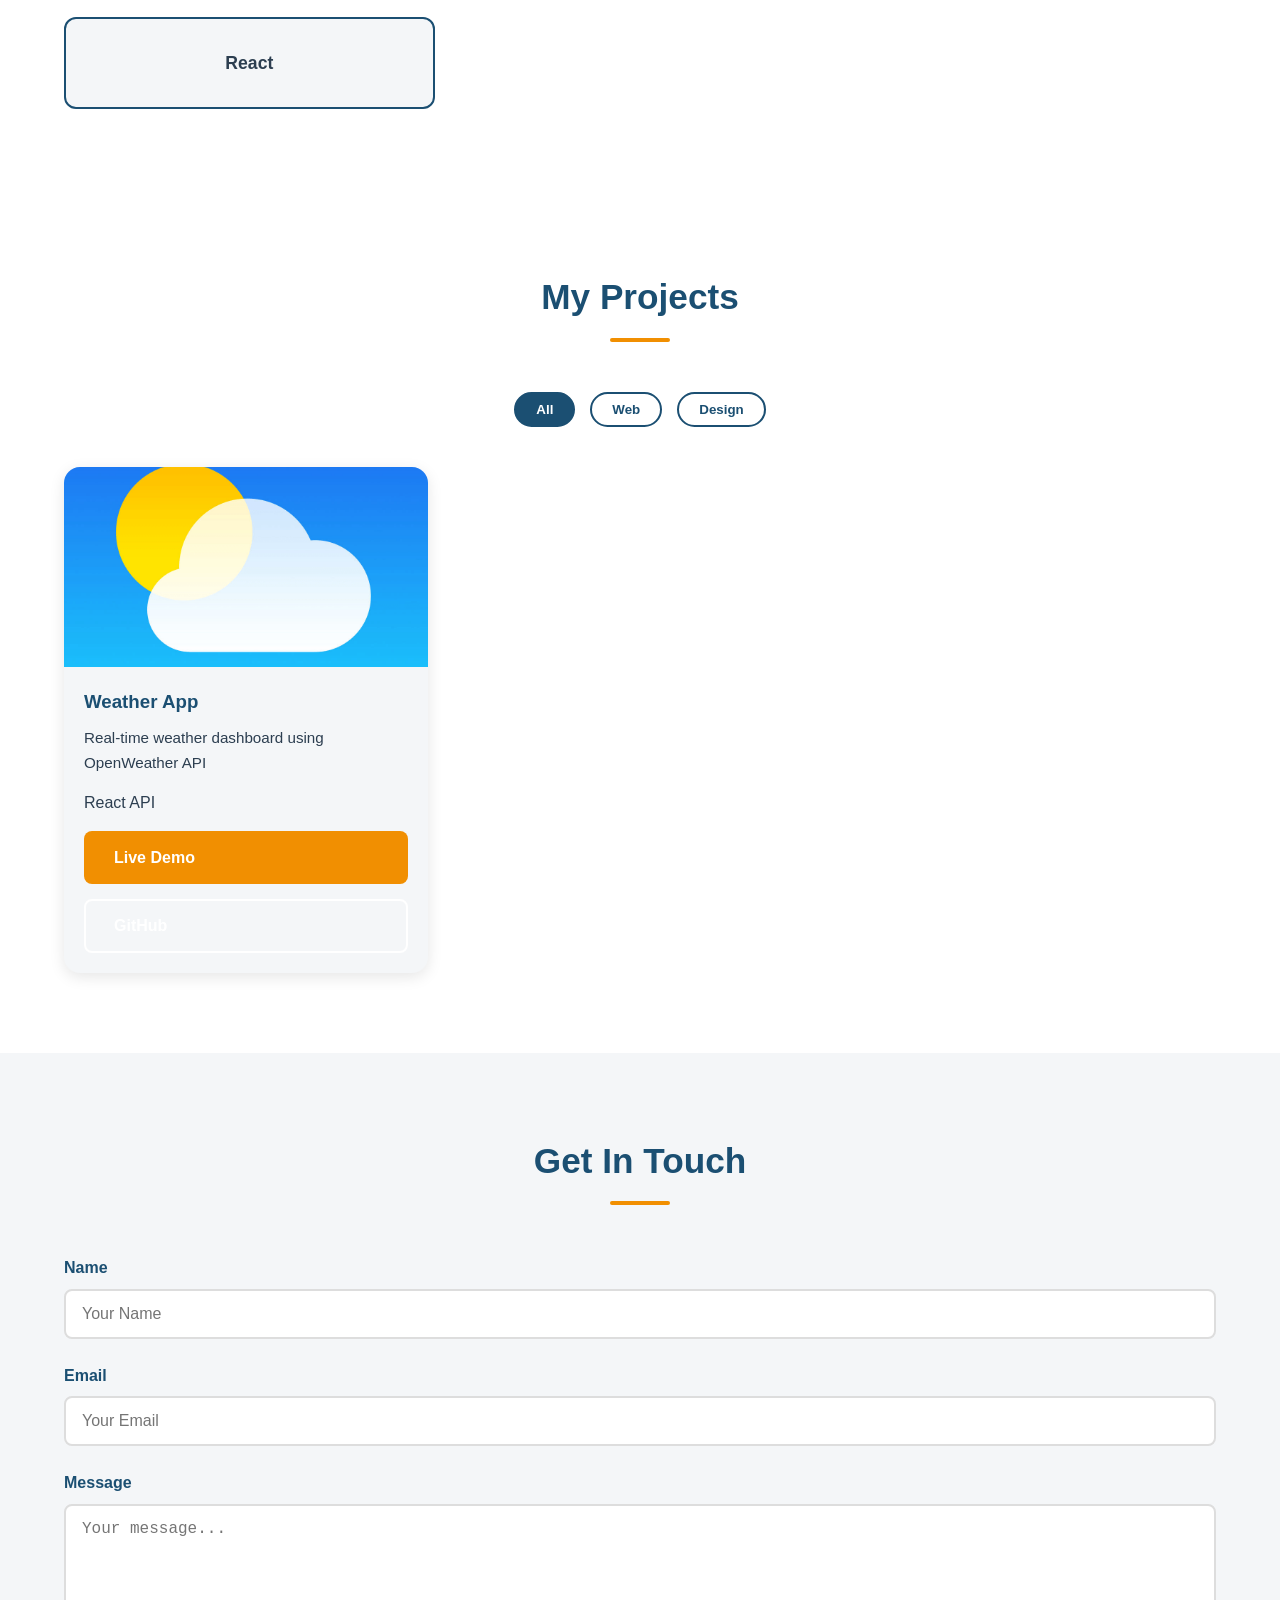
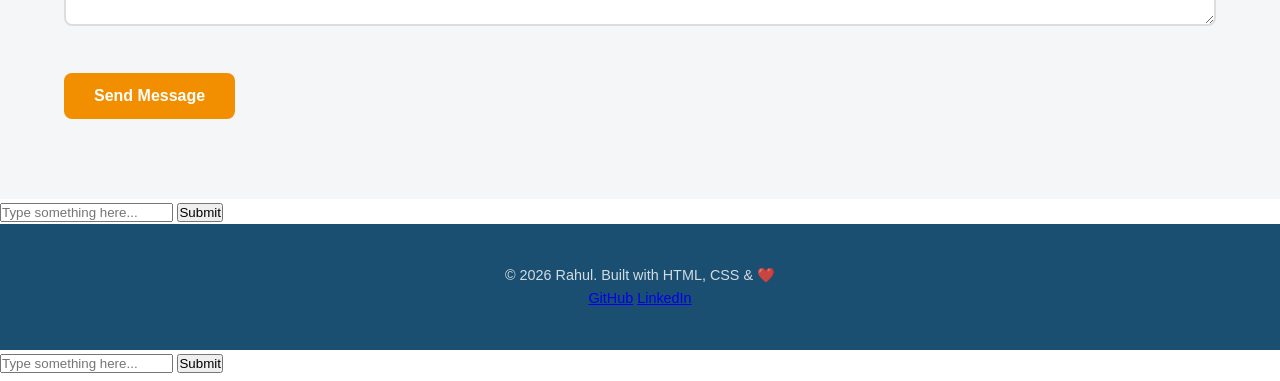
==== commit 57b4ed31: "Day 10: Added new form and form input handling" ====
--- a/index.html
+++ b/index.html
@@ -123,7 +123,10 @@
         </section>
 
     </main>
-
+<form id="myForm">
+    <input type="text" id="userInput" placeholder="Type something here..." required>
+    <button type="submit" id="myBtn">Submit</button>
+</form>
     <!-- FOOTER -->
     <footer class="site-footer">
         <p>
@@ -138,4 +141,11 @@
 
     <script src="script.js"></script>
 </body>
-</html>+</html>
+
+</main>
+
+<form id="myForm">  
+    <input type="text" id="userInput" placeholder="Type something here..." required>  
+    <button type="submit" id="myBtn">Submit</button>  
+</form>
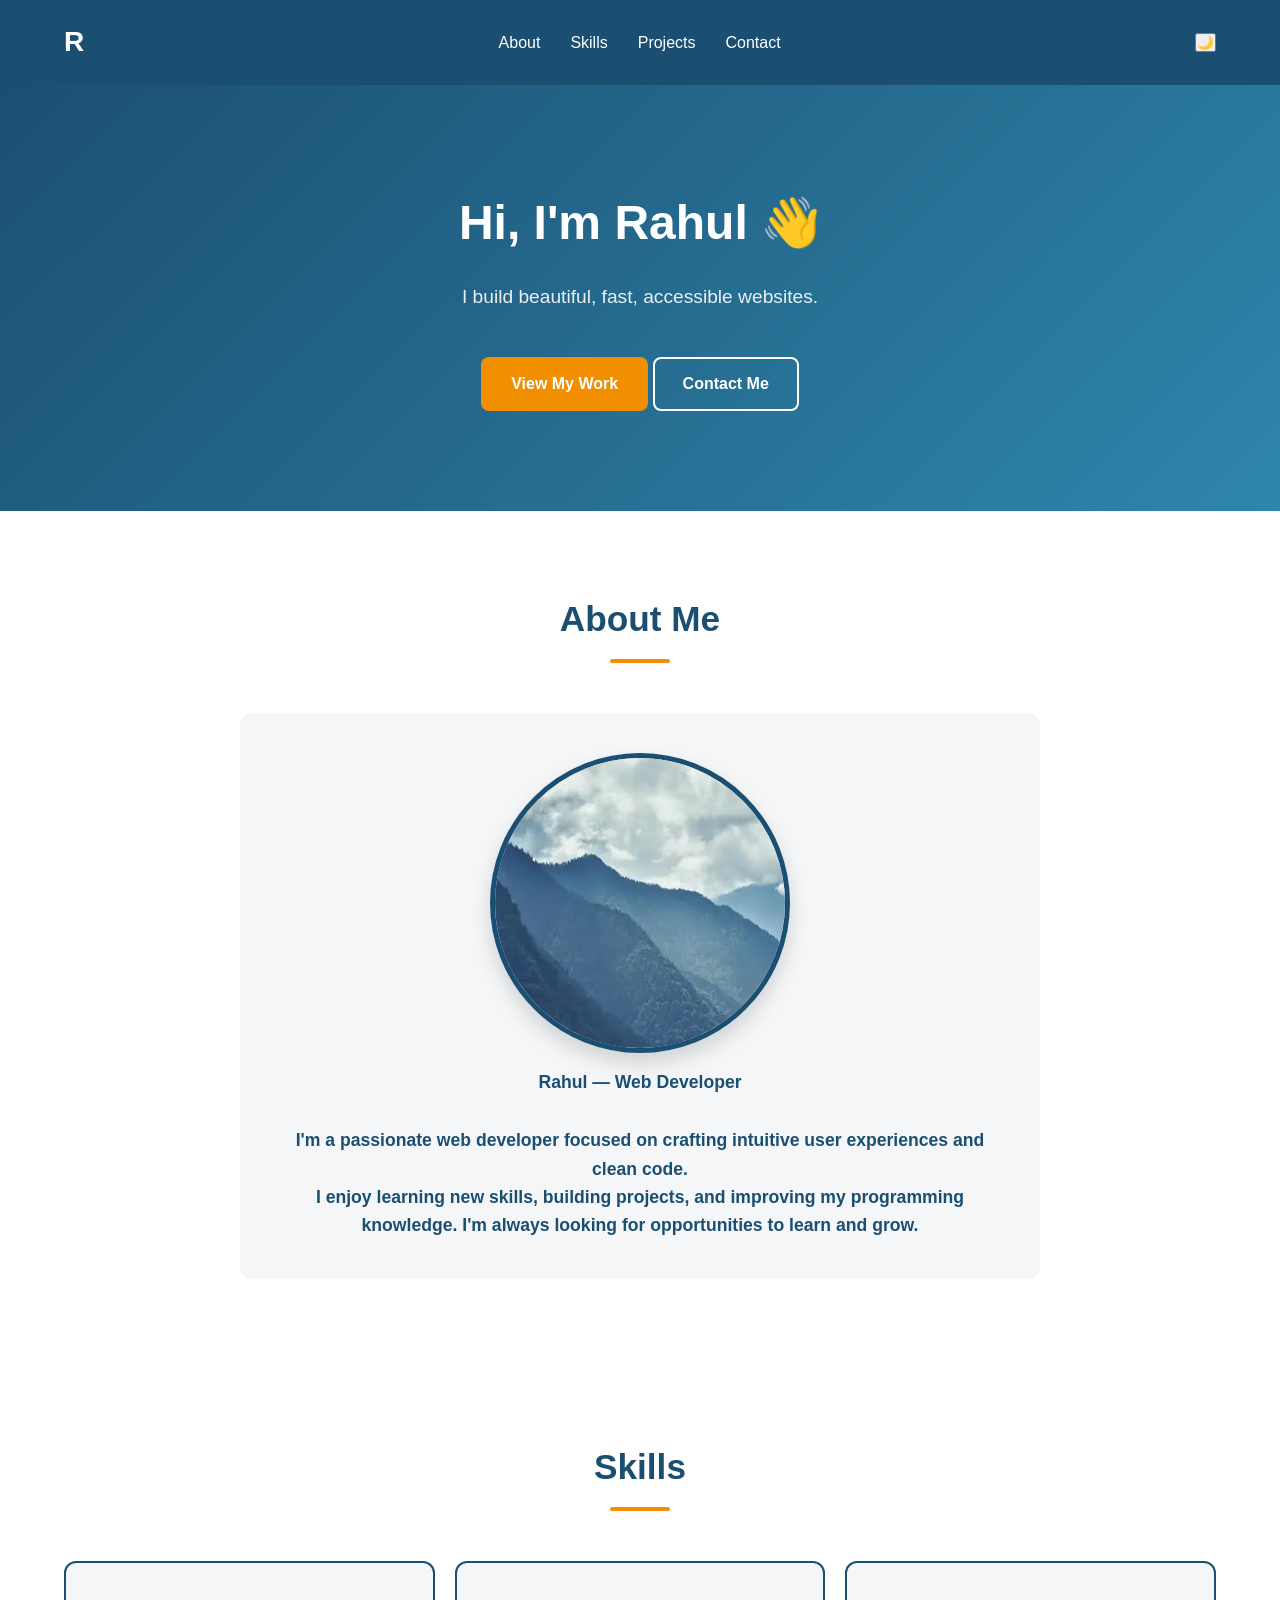
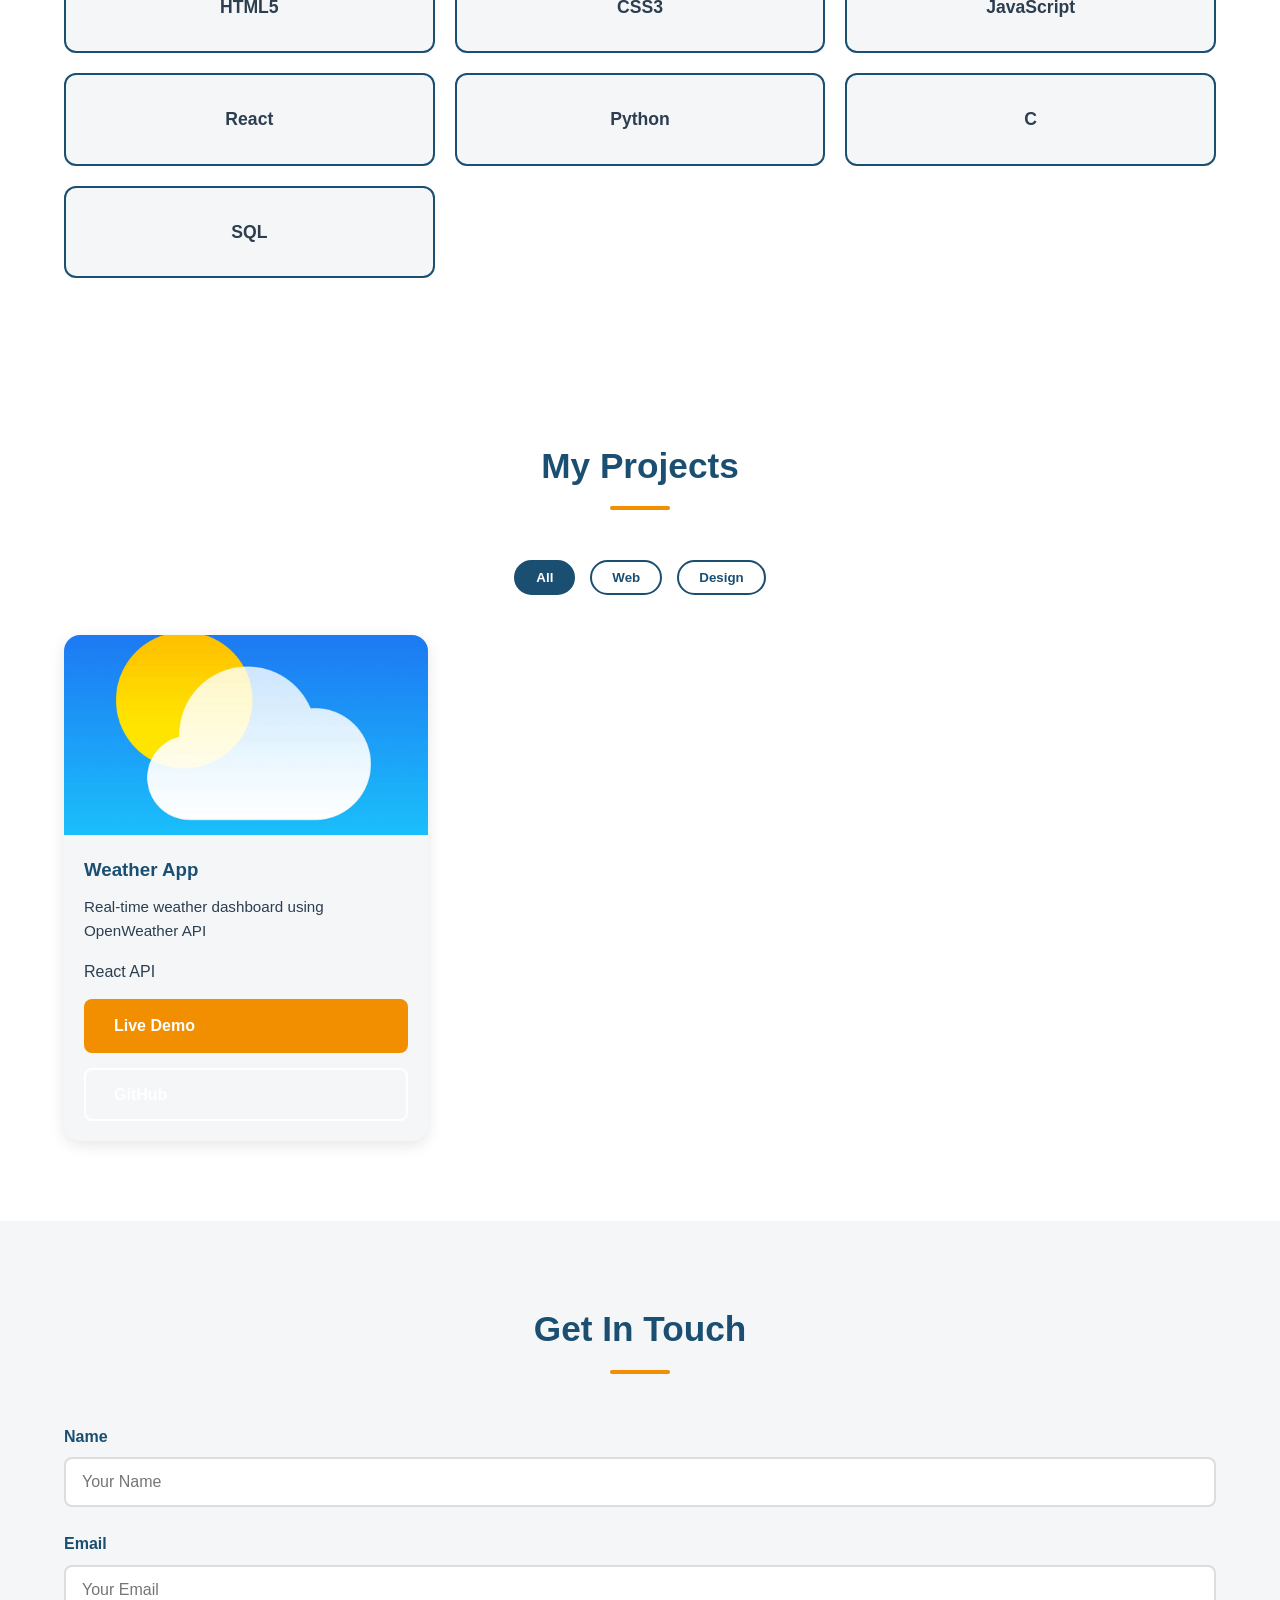
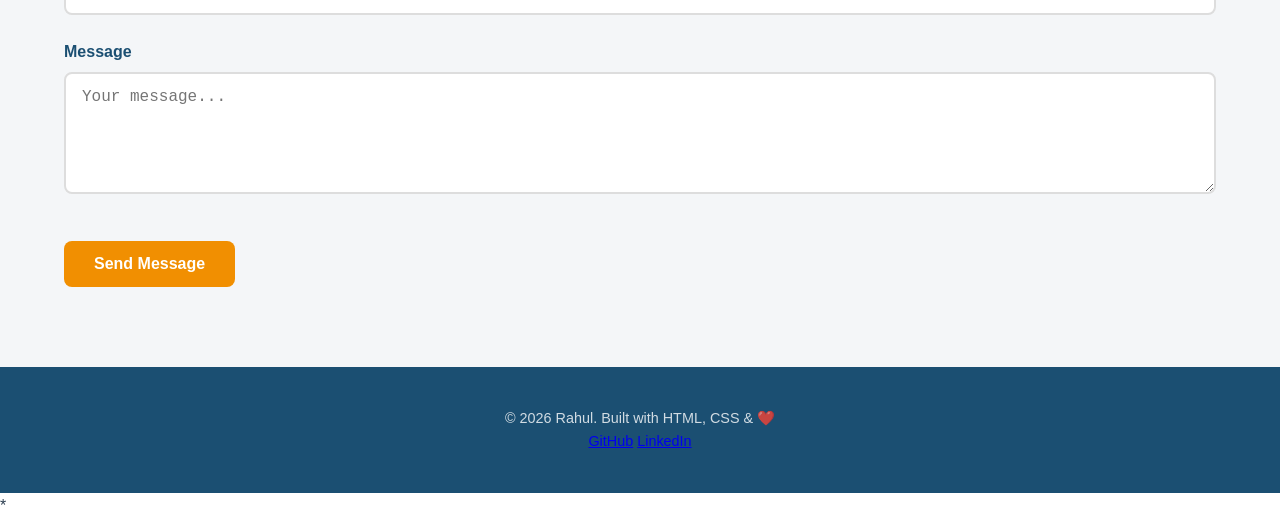
==== commit 40cd40a6: "final changes" ====
--- a/index.html
+++ b/index.html
@@ -61,6 +61,7 @@
                 </figure>
                 <div class="about-text">
                     <p>I'm a passionate web developer focused on crafting intuitive user experiences and clean code.</p>
+                    <p>I enjoy learning new skills, building projects, and improving my programming knowledge. I'm always looking for opportunities to learn and grow.</p>
                 </div>
             </div>
         </section>
@@ -73,6 +74,10 @@
                 <div class="skill-item" data-level="80">CSS3</div>
                 <div class="skill-item" data-level="75">JavaScript</div>
                 <div class="skill-item" data-level="65">React</div>
+
+                <div class="skill-item" data-level="90">Python</div>
+                <div class="skill-item" data-level="80">C</div>
+                <div class="skill-item" data-level="65">SQL</div>
             </div>
         </section>
 
@@ -80,10 +85,13 @@
         <section id="projects" class="projects-section">
             <h2>My Projects</h2>
             <div class="project-filters">
+                <!-- The data-filter attribute is what our JS will read -->
                 <button class="filter-btn active" data-filter="all">All</button>
                 <button class="filter-btn" data-filter="web">Web</button>
                 <button class="filter-btn" data-filter="design">Design</button>
             </div>
+
+            <!-- The data-category attribute is what the filter buttons match against -->
             <div class="projects-grid">
                 <article class="project-card" data-category="web">
                     <img src="images/weather_app.png" alt="Weather App Project">
@@ -98,7 +106,7 @@
                         <a href="#" class="btn btn-primary">Live Demo</a>
                         <a href="#" class="btn btn-secondary">GitHub</a>
                     </div>
-                </article>        
+                </article>
             </div>
         </section>
 
@@ -123,14 +131,12 @@
         </section>
 
     </main>
-<form id="myForm">
-    <input type="text" id="userInput" placeholder="Type something here..." required>
-    <button type="submit" id="myBtn">Submit</button>
-</form>
+
     <!-- FOOTER -->
     <footer class="site-footer">
         <p>
-            &copy; 2026 Rahul. Built with HTML, CSS & ❤️
+            &copy; <span class="footer-year">2026</span> Rahul.
+            Built with HTML, CSS &amp; ❤️
         </p>
 
         <nav aria-label="Social links">
@@ -141,11 +147,4 @@
 
     <script src="script.js"></script>
 </body>
-</html>
-
-</main>
-
-<form id="myForm">  
-    <input type="text" id="userInput" placeholder="Type something here..." required>  
-    <button type="submit" id="myBtn">Submit</button>  
-</form>+</html>*
--- a/styles.css
+++ b/styles.css
@@ -427,4 +427,64 @@
     .skills-grid {
         grid-template-columns: 1fr;
     }
+}
+.playground-section .grid {
+    display: grid;
+    grid-template-columns: repeat(auto-fit, minmax(300px, 1fr));
+    gap: 25px;
+}
+.playground-section .card {
+    background: #fff;
+    padding: 25px;
+    border-radius: 12px;
+    box-shadow: 0 10px 15px -3px rgba(0,0,0,0.1);
+    border-top: 5px solid #16a34a;
+}
+.playground-section button {
+    background-color: #22c55e;
+    color: #fff;
+    border: none;
+    padding: 10px 15px;
+    border-radius: 6px;
+    font-weight: bold;
+    cursor: pointer;
+    width: 100%;
+    margin-bottom: 15px;
+    transition: 0.3s;
+}
+.playground-section button:hover { background-color: #16a34a; }
+.playground-section button:disabled { background-color: #94a3b8; cursor: not-allowed; }
+.playground-section .btn-warning { background-color: #f59e0b; }
+.playground-section .btn-danger  { background-color: #ef4444; }
+.card-actions { display: flex; gap: 10px; }
+
+.output {
+    background: #1e293b;
+    color: #38bdf8;
+    padding: 15px;
+    border-radius: 8px;
+    font-family: monospace;
+    min-height: 80px;
+    white-space: pre-wrap;
+    word-wrap: break-word;
+}
+#saved-text { color: #fbbf24; }
+
+.loader {
+    border: 4px solid #f3f3f3;
+    border-top: 4px solid #38bdf8;
+    border-radius: 50%;
+    width: 30px; height: 30px;
+    animation: spin 1s linear infinite;
+    display: none;
+    margin: 0 auto;
+}
+@keyframes spin { to { transform: rotate(360deg); } }
+
+.playground-section input {
+    width: 100%;
+    padding: 10px;
+    margin-bottom: 15px;
+    border: 2px solid #cbd5e1;
+    border-radius: 6px;
 }
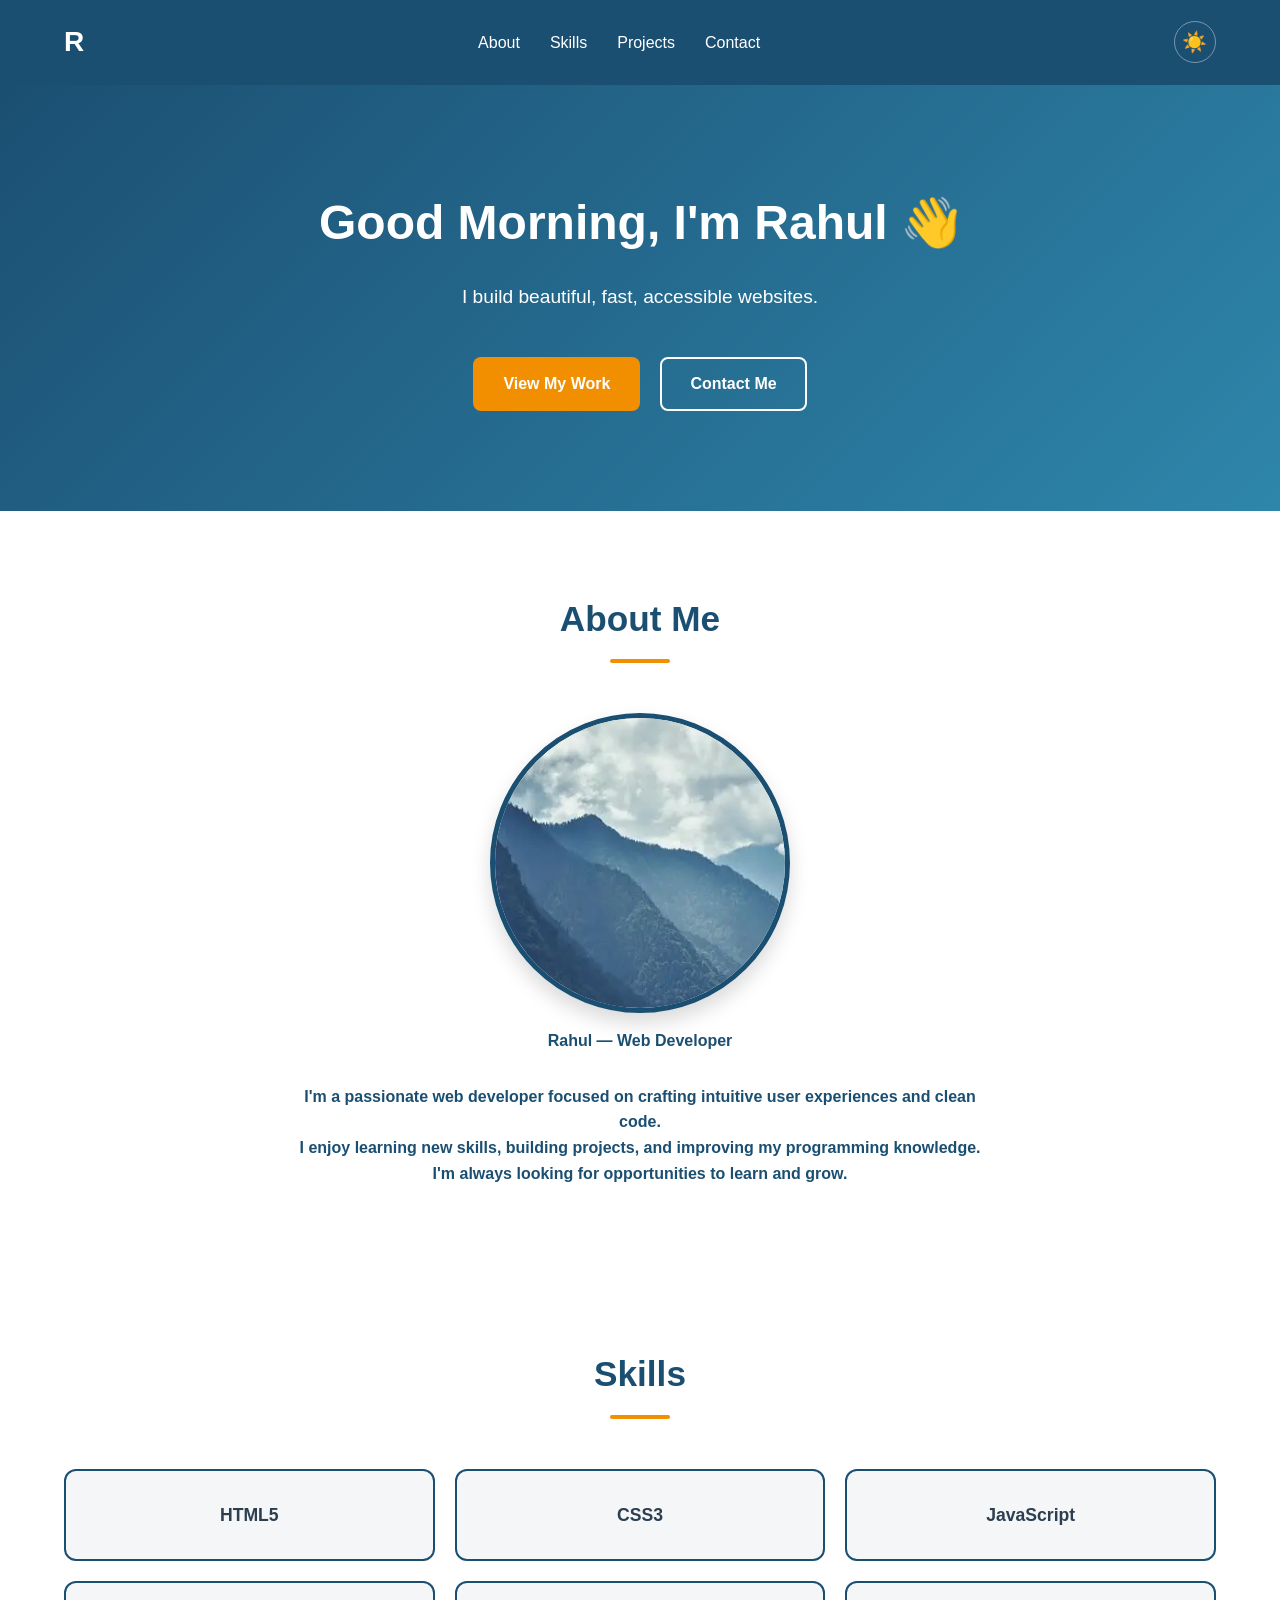
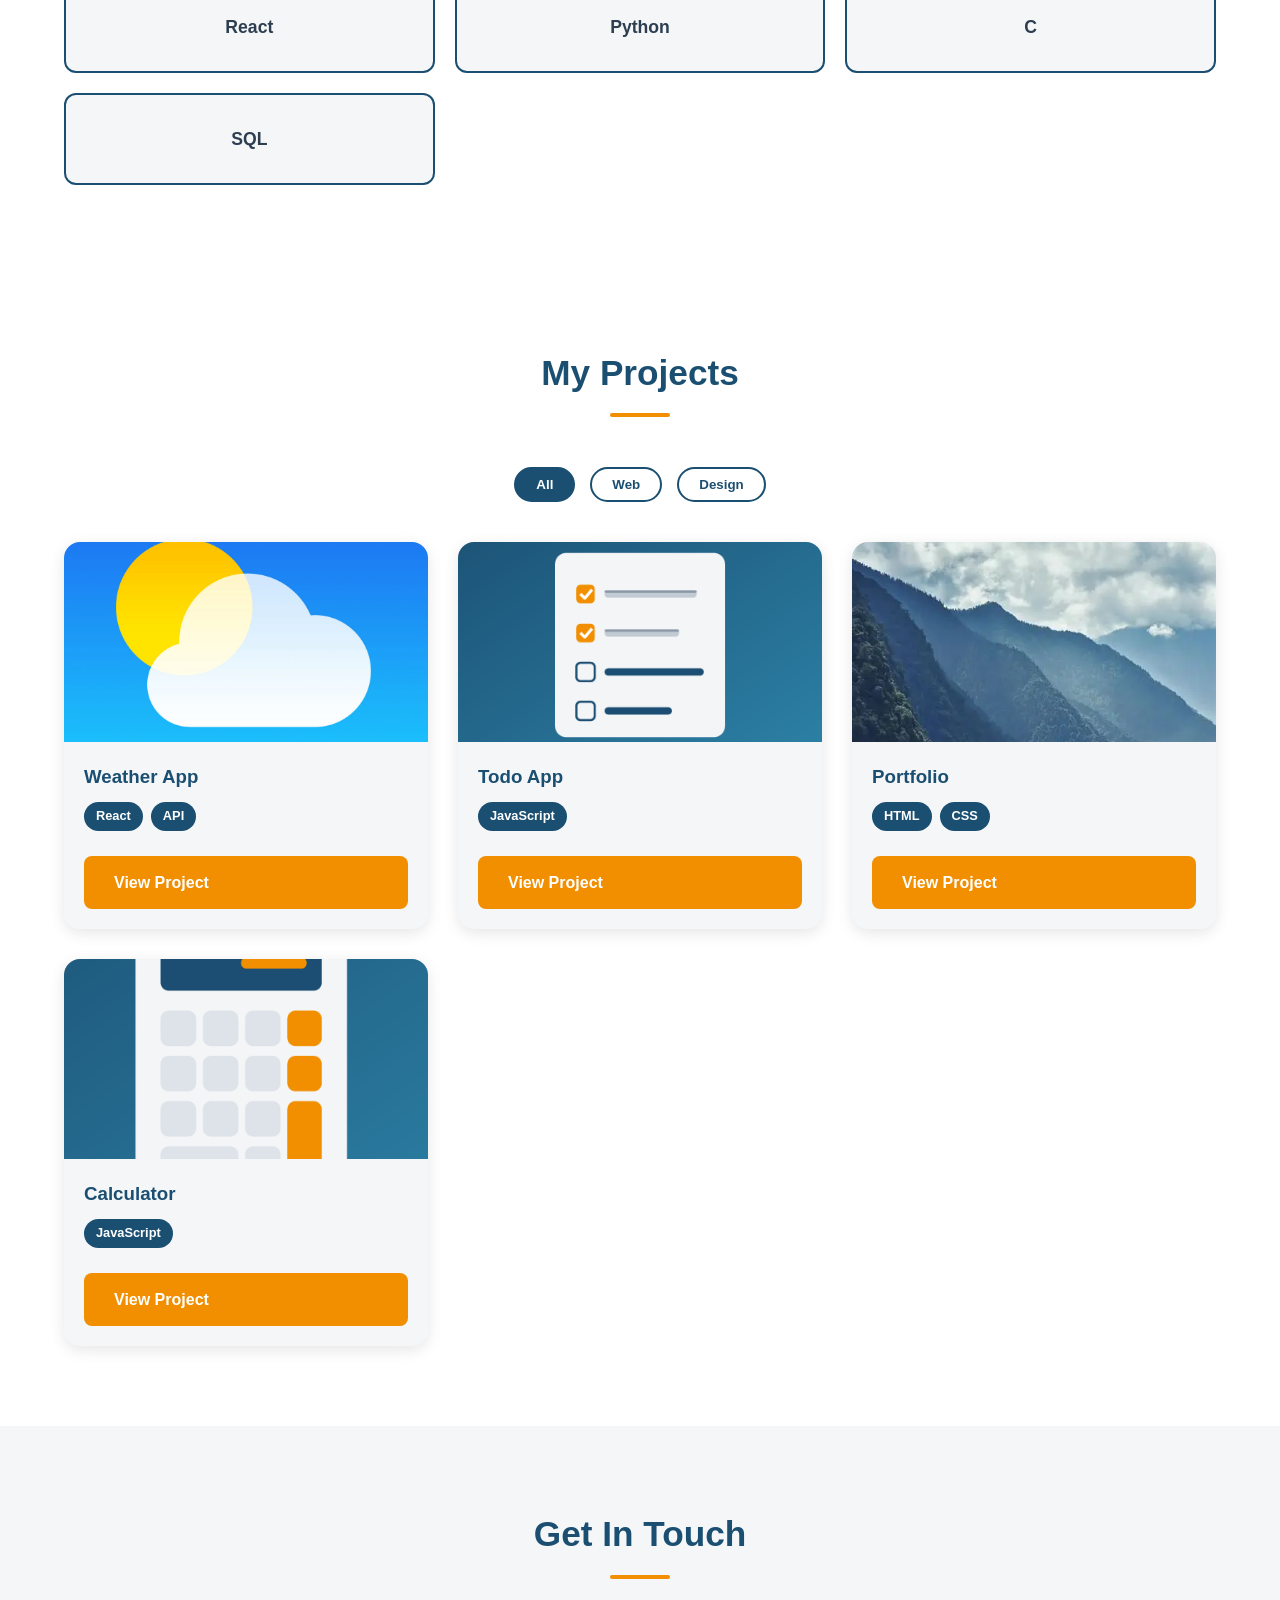
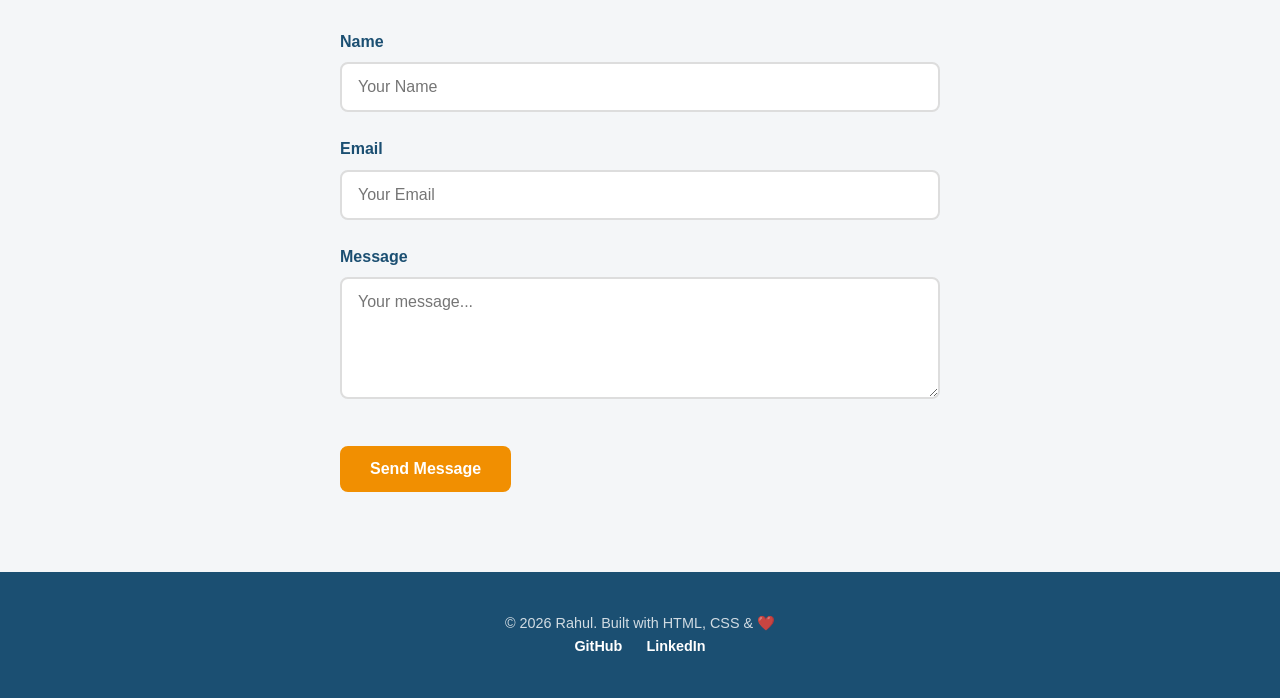
==== commit e326edfa: "final changes" ====
--- a/index.html
+++ b/index.html
@@ -7,7 +7,7 @@
     <meta name="description" content="Portfolio of Rahul, web developer">
     <meta property="og:title" content="Rahul | Web Developer">
     <meta property="og:image" content="preview.jpg">
-    <link rel="icon" href="favicon.ico">
+    <link rel="icon" href="images/favicon.png">
     <link rel="stylesheet" href="styles.css">
 </head>
 <body>
@@ -126,7 +126,7 @@
                     <label for="message">Message</label>
                     <textarea id="message" name="message" rows="5" placeholder="Your message..." required></textarea>
                 </div>
-                <button type="submit" class="btn btn-primary">Send Message</button>
+                <button type="submit" class="btn btn-primary" aria-label="Send message">Send Message</button>
             </form>
         </section>
 
@@ -147,4 +147,4 @@
 
     <script src="script.js"></script>
 </body>
-</html>*+</html>
--- a/styles.css
+++ b/styles.css
@@ -24,7 +24,7 @@
     background-color: var(--white);
 }
 
-/* NAVIGATION */
+/* === NAVIGATION === */
 .site-header {
     position: sticky;
     top: 0;
@@ -33,6 +33,10 @@
     transition: background 0.3s ease, box-shadow 0.3s ease;
 }
 
+.site-header.scrolled {
+    box-shadow: 0 2px 20px rgba(0, 0, 0, 0.2);
+}
+
 .navbar {
     display: flex;
     justify-content: space-between;
@@ -59,10 +63,6 @@
     transition: color 0.3s;
 }
 
-.site-header.scrolled {
-    box-shadow: 0 2px 20px rgba(0, 0, 0, 0.2);
-}
-
 .nav-links a:hover,
 .nav-links a.active {
     color: var(--accent);
@@ -71,6 +71,17 @@
 .nav-links a.active {
     font-weight: bold;
     border-bottom: 2px solid var(--accent);
+}
+
+.theme-toggle {
+    background: none;
+    border: 1px solid rgba(255, 255, 255, 0.4);
+    border-radius: 50%;
+    width: 42px;
+    height: 42px;
+    font-size: 20px;
+    cursor: pointer;
+    margin-left: 20px;
 }
 
 .menu-toggle {
@@ -83,7 +94,7 @@
 }
 
 /* === BUTTON STYLES === */
-.btn{
+.btn {
     display: inline-block;
     padding: 12px 28px;
     border-radius: 8px;
@@ -94,34 +105,38 @@
     border: 2px solid transparent;
     transition: all 0.3s ease;
     margin-top: 15px;
-     
-}
-.btn-primary{
+}
+
+.btn-primary {
     background: var(--accent);
     color: var(--white);
-   
-}
-.btn-primary:hover{
+}
+
+.btn-primary:hover {
     background: transparent;
     color: var(--accent);
     border-color: var(--accent);
 }
-.btn-secondary{
+
+.btn-secondary {
     background: transparent;
     color: var(--white);
     border-color: var(--white);
 }
-.btn-secondary:hover{
+
+.btn-secondary:hover {
     background: var(--white);
     color: var(--primary);
 }
-.project-filters{
+
+.project-filters {
     display: flex;
     justify-content: center;
     gap: 15px;
     margin-bottom: 30px;
 }
-.filter-btn{
+
+.filter-btn {
     padding: 8px 20px;
     background: transparent;
     border: 2px solid var(--primary);
@@ -131,13 +146,13 @@
     font-weight: 600;
     transition: all 0.3s ease;
 }
+
 .filter-btn:hover,
-.filter-btn.active{
+.filter-btn.active {
     background: var(--primary);
     color: var(--white);
- 
-}
- 
+}
+
 /* === SECTION STYLES === */
 section {
     padding: 80px 5%;
@@ -159,104 +174,89 @@
     margin: 12px auto 0;
     border-radius: 2px;
 }
+
+/* === HERO SECTION === */
+.hero-section {
+    text-align: center;
+    background: linear-gradient(135deg, var(--primary), #2E86AB);
+    color: var(--white);
+    padding: 100px 5%;
+}
+
+.hero-section h1 {
+    font-size: 3rem;
+    margin-bottom: 20px;
+}
+
+.highlight {
+    color: var(--accent);
+}
+
+.tagline {
+    font-size: 1.2rem;
+    max-width: 600px;
+    margin: 0 auto 30px;
+    opacity: 0.9;
+}
+
+.hero-buttons {
+    display: flex;
+    justify-content: center;
+    gap: 20px;
+    flex-wrap: wrap;
+}
+
 /* === ABOUT SECTION === */
-.about-content{
+.about-content {
     display: flex;
     flex-direction: column;
     align-items: center;
     justify-content: center;
-    gap:30px;
+    gap: 30px;
     max-width: 1000px;
     margin: 0 auto;
     text-align: center;
 }
-.profile-figure{
+
+.profile-figure {
     display: flex;
     flex-direction: column;
     align-items: center;
     text-align: center;
-   
-}
-.profile-figure img{
-   aspect-ratio: 1/1;
+}
+
+.profile-figure img {
+    aspect-ratio: 1/1;
     object-fit: cover;
     border-radius: 50%;
     border: 5px solid var(--primary);
-    box-shadow: 0 10px 20px rgba(0,0,0,0.15);
+    box-shadow: 0 10px 20px rgba(0, 0, 0, 0.15);
     transition: transform 0.3s ease;
 }
- 
-.profile-figure img:hover{
+
+.profile-figure img:hover {
     transform: scale(1.05); /* Slight zoom effect on hover */
 }
-figcaption{
+
+figcaption {
     margin-top: 15px;
     font-weight: bold;
     color: var(--primary);
 }
- 
-.about-text{
+
+.about-text {
     max-width: 700px;
     text-align: center;
     font-weight: bold;
     color: var(--primary);
-   
-}
- 
-/* HERO SECTION */
-.hero-section {
-    text-align: center;
-    background: linear-gradient(135deg, var(--primary), #2E86AB);
-    color: var(--white);
-    padding: 100px 5%;
-}
-
-.hero-section h1 {
-    font-size: 3rem;
-    margin-bottom: 20px;
-}
-
-.hero-section p {
-    font-size: 1.2rem;
-    max-width: 600px;
-    margin: 0 auto 30px;
-    opacity: 0.9;
-}
-
-.cta-button {
-    display: inline-block;
-    padding: 12px 30px;
-    background: var(--accent);
-    color: var(--white);
-    text-decoration: none;
-    font-weight: bold;
-    border-radius: 6px;
-    transition: background 0.3s, transform 0.2s;
-}
-
-.cta-button:hover {
-    background: #d87f00;
-    transform: translateY(-2px);
-}
-
-/* ABOUT SECTION */
-.about-content {
-    max-width: 800px;
-    margin: 0 auto;
-    text-align: center;
-    font-size: 1.1rem;
-    background: var(--light);
-    padding: 40px;
-    border-radius: 12px;
-}
-
-/* SKILLS SECTION */
+}
+
+/* === SKILLS SECTION === */
 .skills-grid {
     display: grid;
     grid-template-columns: repeat(auto-fill, minmax(300px, 1fr));
     gap: 20px;
     margin-top: 40px;
-    justify-items: space-between;
 }
 
 .skill-item {
@@ -275,7 +275,7 @@
     box-shadow: 0 10px 30px rgba(0, 0, 0, 0.15);
 }
 
-/* PROJECTS SECTION */
+/* === PROJECTS SECTION === */
 .projects-grid {
     display: grid;
     grid-template-columns: repeat(auto-fill, minmax(300px, 1fr));
@@ -322,59 +322,77 @@
     margin-bottom: 15px;
 }
 
-/* CONTACT SECTION */
-
-
-.contact-info {
-    max-width: 500px;
+.project-tags {
+    display: flex;
+    flex-wrap: wrap;
+    gap: 8px;
+    margin-bottom: 10px;
+}
+
+.tag {
+    background: var(--primary);
+    color: var(--white);
+    padding: 4px 12px;
+    border-radius: 20px;
+    font-size: 0.8rem;
+    font-weight: 600;
+}
+
+/* === CONTACT FORM === */
+.contact-section {
+    background: var(--light);
+}
+
+.contact-section form {
+    max-width: 600px;
     margin: 0 auto;
-    font-size: 1.1rem;
-}
-
-.contact-info a {
-    color: var(--primary);
-    text-decoration: none;
-    font-weight: bold;
-}
-
-.contact-info a:hover {
-    color: var(--accent);
-}
-/* === CONTACT FORM === */
-.contact-section{
-    background: var(--light);
-}
- 
-.form-group{
+}
+
+.form-group {
     margin-bottom: 24px;
 }
- 
-.form-group label{
+
+.form-group label {
     display: block;
     margin-bottom: 8px;
     font-weight: 600;
     color: var(--primary);
 }
- 
+
 .form-group input,
 .form-group textarea,
-.form-select{
+.form-select {
     width: 100%;
     padding: 14px 16px;
     border: 2px solid #DDD;
     border-radius: 8px;
     font-size: 1rem;
+    font-family: inherit;
     transition: border-color 0.3s;
 }
+
 .form-group input:focus,
 .form-group textarea:focus,
-.form-select:focus{
+.form-select:focus {
     border-color: var(--primary);
     outline: none;
     box-shadow: 0 0 0 3px rgba(27, 79, 114, 0.2);
 }
- 
-/* FOOTER */
+
+/* === FORM ERROR STATES === */
+.form-group input.error,
+.form-group textarea.error {
+    border: 2px solid red;
+}
+
+.error-msg {
+    display: block;
+    margin-top: 6px;
+    color: red;
+    font-size: 0.85rem;
+    font-weight: 600;
+}
+
 /* === FOOTER === */
 .site-footer {
     background: var(--primary);
@@ -383,17 +401,34 @@
     padding: 40px 5%;
     font-size: 0.9rem;
 }
-/* === FOOTER === */
-.site-footer{
-    background: var(--primary);
-    color: rgba(255, 255, 255, 0.8);
-    text-align: center;
-    padding: 40px 5%;
-}
+
+.site-footer a {
+    color: var(--white);
+    text-decoration: none;
+    margin: 0 10px;
+    font-weight: 600;
+}
+
+.site-footer a:hover {
+    color: var(--accent);
+}
+
 /* === ANIMATIONS === */
 @keyframes fadeInUp {
     from { opacity: 0; transform: translateY(30px); }
     to { opacity: 1; transform: translateY(0); }
+}
+
+.hero-section h1 {
+    animation: fadeInUp 0.8s ease 0.2s both;
+}
+
+.tagline {
+    animation: fadeInUp 0.8s ease 0.4s both;
+}
+
+.hero-buttons {
+    animation: fadeInUp 0.8s ease 0.6s both;
 }
 
 /* === RESPONSIVE / MOBILE NAVIGATION === */
@@ -428,63 +463,169 @@
         grid-template-columns: 1fr;
     }
 }
-.playground-section .grid {
-    display: grid;
-    grid-template-columns: repeat(auto-fit, minmax(300px, 1fr));
-    gap: 25px;
-}
-.playground-section .card {
-    background: #fff;
-    padding: 25px;
-    border-radius: 12px;
-    box-shadow: 0 10px 15px -3px rgba(0,0,0,0.1);
-    border-top: 5px solid #16a34a;
-}
-.playground-section button {
-    background-color: #22c55e;
-    color: #fff;
-    border: none;
-    padding: 10px 15px;
-    border-radius: 6px;
-    font-weight: bold;
-    cursor: pointer;
-    width: 100%;
-    margin-bottom: 15px;
-    transition: 0.3s;
-}
-.playground-section button:hover { background-color: #16a34a; }
-.playground-section button:disabled { background-color: #94a3b8; cursor: not-allowed; }
-.playground-section .btn-warning { background-color: #f59e0b; }
-.playground-section .btn-danger  { background-color: #ef4444; }
-.card-actions { display: flex; gap: 10px; }
-
-.output {
-    background: #1e293b;
-    color: #38bdf8;
-    padding: 15px;
-    border-radius: 8px;
-    font-family: monospace;
-    min-height: 80px;
-    white-space: pre-wrap;
-    word-wrap: break-word;
-}
-#saved-text { color: #fbbf24; }
-
-.loader {
-    border: 4px solid #f3f3f3;
-    border-top: 4px solid #38bdf8;
-    border-radius: 50%;
-    width: 30px; height: 30px;
-    animation: spin 1s linear infinite;
-    display: none;
-    margin: 0 auto;
-}
-@keyframes spin { to { transform: rotate(360deg); } }
-
-.playground-section input {
-    width: 100%;
-    padding: 10px;
-    margin-bottom: 15px;
-    border: 2px solid #cbd5e1;
-    border-radius: 6px;
+
+/* ========================================
+   DARK MODE
+======================================== */
+
+/* Smooth Transition */
+body,
+.site-header,
+.hero-section,
+.skill-item,
+.project-card,
+.contact-section,
+.site-footer,
+input,
+textarea,
+.btn,
+a {
+    transition: all 0.3s ease;
+}
+
+/* Body */
+body[data-theme="dark"] {
+    background: #121212;
+    color: #f5f5f5;
+}
+
+/* Header */
+body[data-theme="dark"] .site-header,
+body[data-theme="dark"] .navbar {
+    background: #1a1a1a;
+}
+
+/* Navigation Links */
+body[data-theme="dark"] .nav-links a {
+    color: #ffffff;
+}
+
+body[data-theme="dark"] .nav-links a:hover,
+body[data-theme="dark"] .nav-links a.active {
+    color: #F18F01;
+}
+
+/* Logo */
+body[data-theme="dark"] .logo {
+    color: #ffffff;
+}
+
+/* Hero */
+body[data-theme="dark"] .hero-section {
+    background: linear-gradient(135deg, #111827, #1f2937);
+}
+
+/* Highlight */
+body[data-theme="dark"] .highlight {
+    color: #F18F01;
+}
+
+/* About */
+body[data-theme="dark"] .about-section {
+    background: #121212;
+    color: #f5f5f5;
+}
+
+/* Skills */
+body[data-theme="dark"] .skills-section {
+    background: #181818;
+}
+
+body[data-theme="dark"] .skill-item {
+    background: #242424;
+    color: #ffffff;
+    border-color: #F18F01;
+}
+
+/* Projects */
+body[data-theme="dark"] .projects-section {
+    background: #121212;
+}
+
+body[data-theme="dark"] .project-card {
+    background: #242424;
+    color: #ffffff;
+    box-shadow: 0 5px 20px rgba(255, 255, 255, 0.08);
+}
+
+body[data-theme="dark"] .project-card h3,
+body[data-theme="dark"] .project-card p {
+    color: #ffffff;
+}
+
+/* Tags */
+body[data-theme="dark"] .tag {
+    background: #F18F01;
+    color: #ffffff;
+}
+
+/* Contact */
+body[data-theme="dark"] .contact-section {
+    background: #181818;
+}
+
+/* Form */
+body[data-theme="dark"] input,
+body[data-theme="dark"] textarea {
+    background: #2b2b2b;
+    color: #ffffff;
+    border: 1px solid #555;
+}
+
+body[data-theme="dark"] input::placeholder,
+body[data-theme="dark"] textarea::placeholder {
+    color: #bdbdbd;
+}
+
+body[data-theme="dark"] label {
+    color: #ffffff;
+}
+
+/* Buttons */
+body[data-theme="dark"] .btn-primary {
+    background: #F18F01;
+    color: #ffffff;
+}
+
+body[data-theme="dark"] .btn-secondary {
+    border-color: #ffffff;
+    color: #ffffff;
+}
+
+body[data-theme="dark"] .btn-secondary:hover {
+    background: #ffffff;
+    color: #121212;
+}
+
+/* Filter Buttons */
+body[data-theme="dark"] .filter-btn {
+    border-color: #F18F01;
+    color: #F18F01;
+}
+
+body[data-theme="dark"] .filter-btn:hover,
+body[data-theme="dark"] .filter-btn.active {
+    background: #F18F01;
+    color: #121212;
+}
+
+/* Footer */
+body[data-theme="dark"] .site-footer {
+    background: #1a1a1a;
+    color: #cccccc;
+}
+
+body[data-theme="dark"] .site-footer a {
+    color: #ffffff;
+}
+
+body[data-theme="dark"] .site-footer a:hover {
+    color: #F18F01;
+}
+
+/* Theme Button */
+body[data-theme="dark"] .theme-toggle {
+    background: #333333;
+    color: #ffffff;
+    border: 1px solid #666666;
 }
